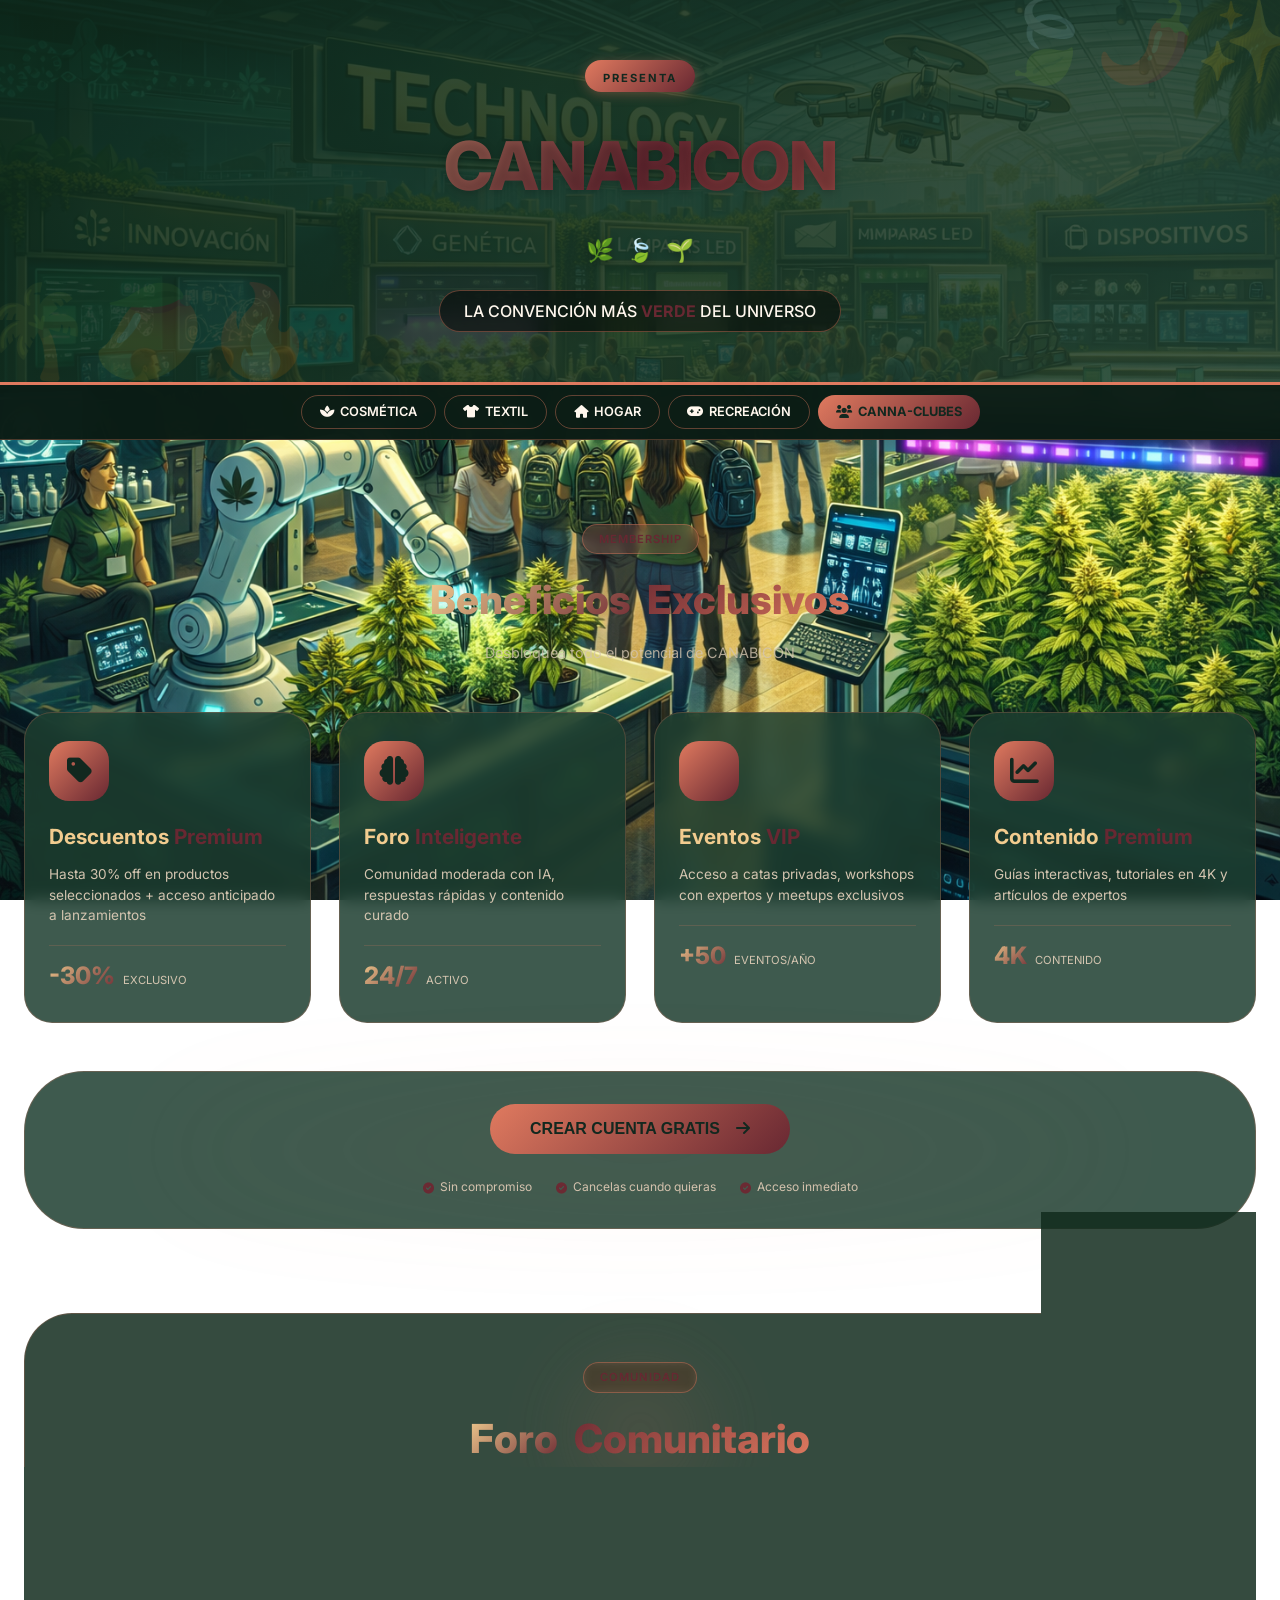
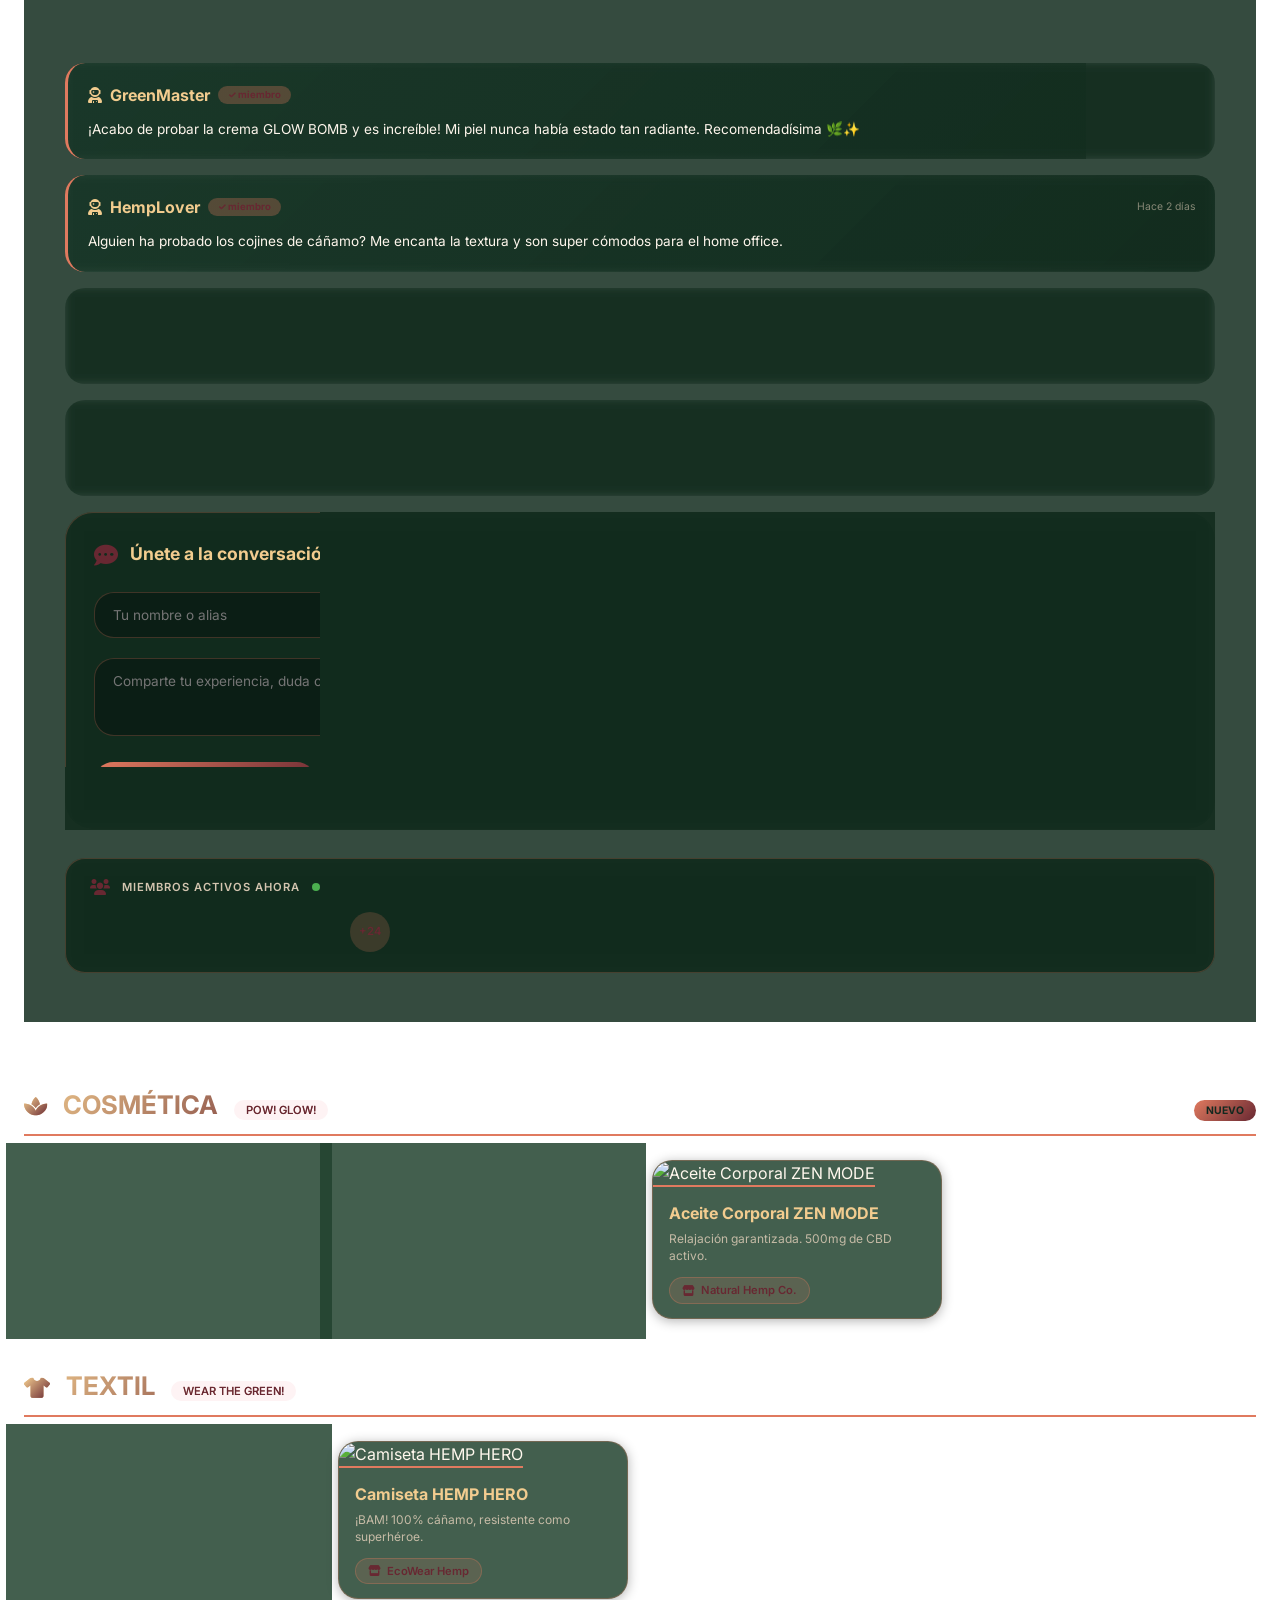
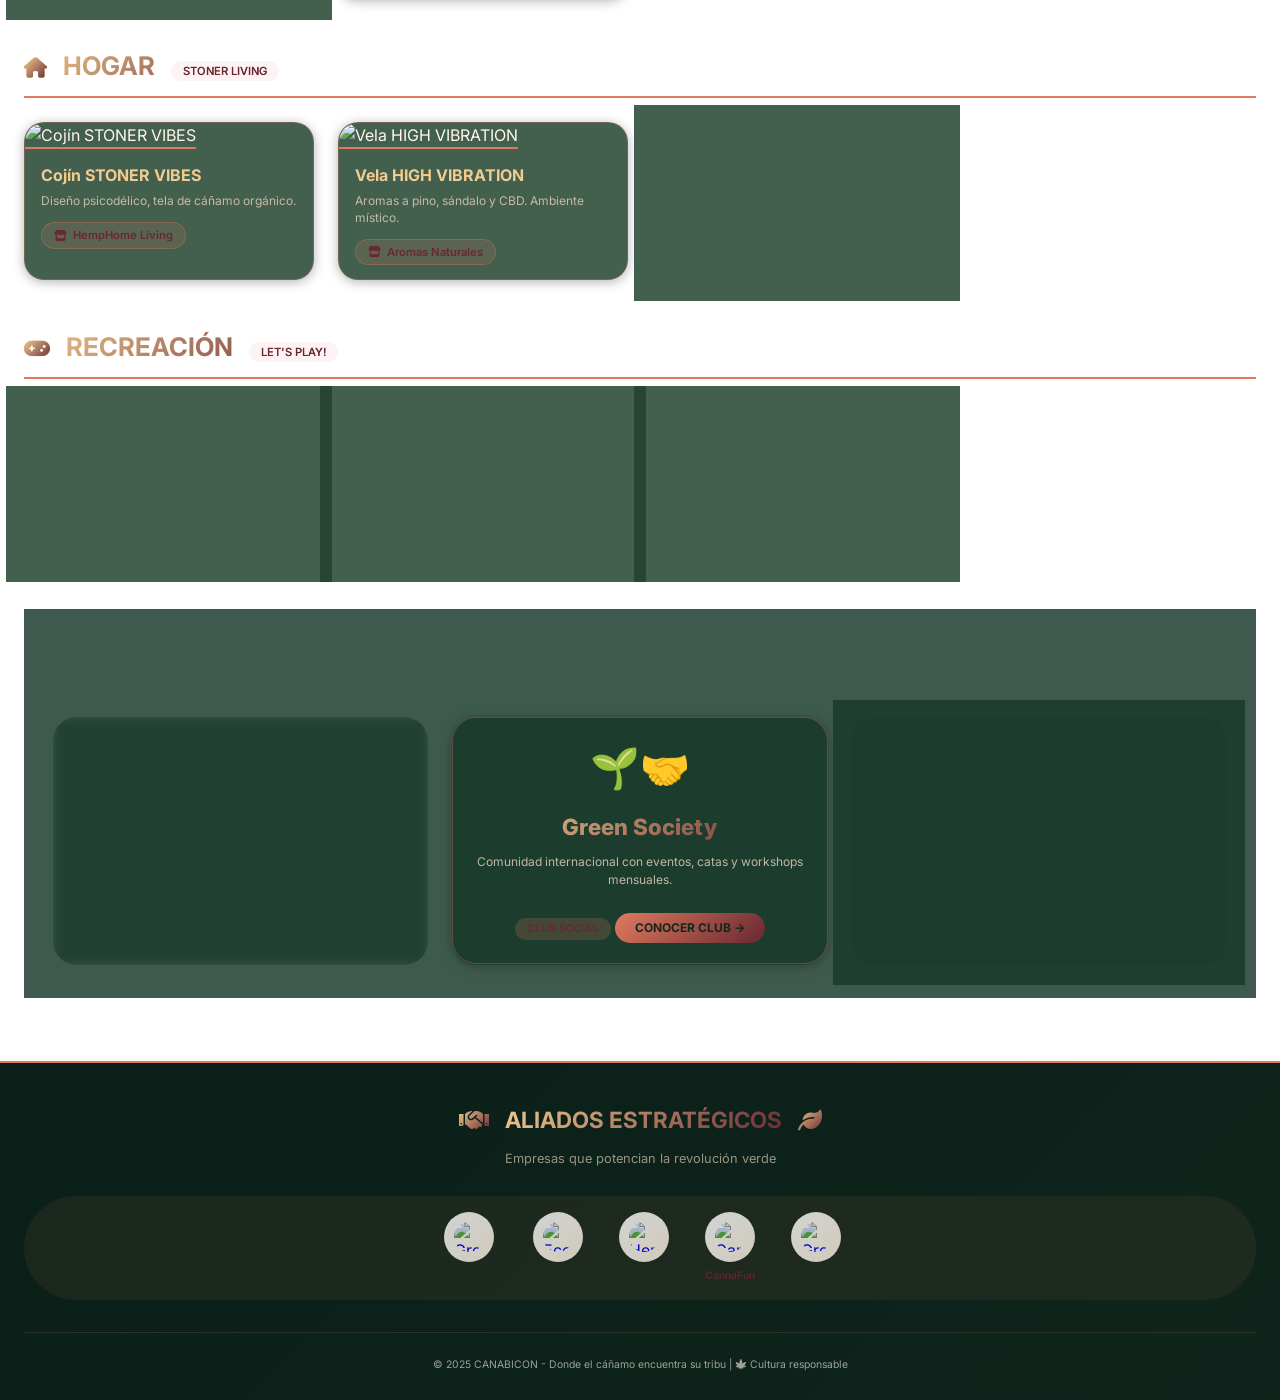
==== index.html @ 3b097c5e "CANABICON - Versión final sin secretos" ====
<!DOCTYPE html>
<html lang="es">
<head>
    <meta charset="UTF-8">
    <meta name="viewport" content="width=device-width, initial-scale=1.0, user-scalable=yes">
    <title>CANABICON - La convención del cáñamo</title>
    <link rel="preconnect" href="https://fonts.googleapis.com">
    <link rel="preconnect" href="https://fonts.gstatic.com" crossorigin>
    <link href="https://fonts.googleapis.com/css2?family=Bangers&family=Inter:opsz,wght@14..32,400;14..32,600;14..32,700;14..32,800&family=Comic+Neue:wght@400;700&display=swap" rel="stylesheet">
    <link rel="stylesheet" href="https://cdnjs.cloudflare.com/ajax/libs/font-awesome/6.0.0-beta3/css/all.min.css">
    <link rel="stylesheet" href="css/styles.css">
</head>
<body>

    <!-- ========== HEADER ========== -->
    <header class="main-header">
        <div class="container">
            <div class="header-badge">
                <span class="badge-text">PRESENTA</span>
            </div>
            <h1 class="site-title">CANABICON</h1>
            <div class="title-underline">
                <span class="leaf-icon">🌿</span>
                <span class="leaf-icon">🍃</span>
                <span class="leaf-icon">🌱</span>
            </div>
            <p class="tagline">LA CONVENCIÓN MÁS <span class="highlight">VERDE</span> DEL UNIVERSO</p>
            <div class="comic-boom">💥🌿💨</div>
        </div>
    </header>

    <!-- ========== NAVEGACIÓN ========== -->
    <div class="comic-nav">
        <div class="container">
            <div class="nav-buttons">
                <a href="#cosmetica" class="nav-btn"><i class="fas fa-spa"></i> COSMÉTICA</a>
                <a href="#textil" class="nav-btn"><i class="fas fa-tshirt"></i> TEXTIL</a>
                <a href="#hogar" class="nav-btn"><i class="fas fa-home"></i> HOGAR</a>
                <a href="#entretenimiento" class="nav-btn"><i class="fas fa-gamepad"></i> RECREACIÓN</a>
                <a href="#clubes" class="nav-btn club-btn"><i class="fas fa-users"></i> CANNA-CLUBES</a>
            </div>
        </div>
    </div>

    <!-- ========== MAIN CONTENT ========== -->
    <main class="main-content">
        <div class="container">

            <!-- SECCIÓN BENEFICIOS FUTURISTA -->
            <section class="benefits-futuristic">
                <div class="section-header-modern">
                    <div class="header-glow"></div>
                    <span class="section-badge">MEMBERSHIP</span>
                    <h2 class="section-title-futuristic">
                        <span class="title-gradient">Beneficios</span>
                        <span class="title-highlight">Exclusivos</span>
                    </h2>
                    <p class="section-subtitle">Desbloquea todo el potencial de CANABICON</p>
                </div>
                
                <div class="benefits-grid-futuristic">
                    <div class="benefit-card-futuristic" data-delay="0">
                        <div class="card-glow"></div>
                        <div class="card-icon">
                            <i class="fas fa-tag"></i>
                        </div>
                        <h3>Descuentos <span>Premium</span></h3>
                        <p>Hasta 30% off en productos seleccionados + acceso anticipado a lanzamientos</p>
                        <div class="card-stats">
                            <span class="stat-value">-30%</span>
                            <span class="stat-label">exclusivo</span>
                        </div>
                    </div>
                    
                    <div class="benefit-card-futuristic" data-delay="1">
                        <div class="card-glow"></div>
                        <div class="card-icon">
                            <i class="fas fa-brain"></i>
                        </div>
                        <h3>Foro <span>Inteligente</span></h3>
                        <p>Comunidad moderada con IA, respuestas rápidas y contenido curado</p>
                        <div class="card-stats">
                            <span class="stat-value">24/7</span>
                            <span class="stat-label">activo</span>
                        </div>
                    </div>
                    
                    <div class="benefit-card-futuristic" data-delay="2">
                        <div class="card-glow"></div>
                        <div class="card-icon">
                            <i class="fas fa-calendar-star"></i>
                        </div>
                        <h3>Eventos <span>VIP</span></h3>
                        <p>Acceso a catas privadas, workshops con expertos y meetups exclusivos</p>
                        <div class="card-stats">
                            <span class="stat-value">+50</span>
                            <span class="stat-label">eventos/año</span>
                        </div>
                    </div>
                    
                    <div class="benefit-card-futuristic" data-delay="3">
                        <div class="card-glow"></div>
                        <div class="card-icon">
                            <i class="fas fa-chart-line"></i>
                        </div>
                        <h3>Contenido <span>Premium</span></h3>
                        <p>Guías interactivas, tutoriales en 4K y artículos de expertos</p>
                        <div class="card-stats">
                            <span class="stat-value">4K</span>
                            <span class="stat-label">contenido</span>
                        </div>
                    </div>
                </div>
                
                <div class="register-cta-futuristic">
                    <div class="cta-glow"></div>
                    <button id="registerBtnFuturistic" class="register-btn-futuristic">
                        <span class="btn-text">CREAR CUENTA GRATIS</span>
                        <span class="btn-icon"><i class="fas fa-arrow-right"></i></span>
                    </button>
                    <div class="cta-benefits">
                        <span><i class="fas fa-check-circle"></i> Sin compromiso</span>
                        <span><i class="fas fa-check-circle"></i> Cancelas cuando quieras</span>
                        <span><i class="fas fa-check-circle"></i> Acceso inmediato</span>
                    </div>
                </div>
            </section>

            <!-- SECCIÓN FORO FUTURISTA -->
            <section class="forum-futuristic">
                <div class="section-header-modern">
                    <div class="header-glow"></div>
                    <span class="section-badge">COMUNIDAD</span>
                    <h2 class="section-title-futuristic">
                        <span class="title-gradient">Foro</span>
                        <span class="title-highlight">Comunitario</span>
                    </h2>
                    <p class="section-subtitle">Conecta, aprende y comparte con la tribu cannábica</p>
                </div>
                
                <div class="forum-stats">
                    <div class="stat-item">
                        <span class="stat-number" id="messageCount">0</span>
                        <span class="stat-label">mensajes</span>
                    </div>
                    <div class="stat-item">
                        <span class="stat-number">+250</span>
                        <span class="stat-label">miembros</span>
                    </div>
                    <div class="stat-item">
                        <span class="stat-number">24/7</span>
                        <span class="stat-label">activo</span>
                    </div>
                </div>
                
                <!-- Área de mensajes -->
                <div class="forum-messages-futuristic" id="forumMessagesFuturistic">
                    <div class="forum-loading-futuristic">
                        <div class="loading-spinner"></div>
                        <span>Cargando comunidad...</span>
                    </div>
                </div>
                
                <!-- Formulario nuevo mensaje -->
                <div class="forum-form-futuristic">
                    <div class="form-header">
                        <i class="fas fa-comment-dots"></i>
                        <h3>Únete a la conversación</h3>
                    </div>
                    <div class="form-group">
                        <input type="text" id="forumNameFuturistic" placeholder="Tu nombre o alias" class="forum-input-futuristic">
                        <div class="input-focus-glow"></div>
                    </div>
                    <div class="form-group">
                        <textarea id="forumMessageFuturistic" rows="3" placeholder="Comparte tu experiencia, duda o consejo..." class="forum-textarea-futuristic"></textarea>
                        <div class="textarea-focus-glow"></div>
                    </div>
                    <div class="form-actions">
                        <button id="postMessageBtnFuturistic" class="forum-submit-futuristic">
                            <span>PUBLICAR MENSAJE</span>
                            <i class="fas fa-paper-plane"></i>
                        </button>
                        <div class="form-note">
                            <i class="fas fa-shield-alt"></i> Comunidad respetuosa | Contenido moderado
                        </div>
                    </div>
                </div>
                
                <!-- Miembros activos -->
                <div class="active-members-futuristic">
                    <div class="members-header">
                        <i class="fas fa-users"></i>
                        <span>MIEMBROS ACTIVOS AHORA</span>
                        <div class="live-dot"></div>
                    </div>
                    <div class="members-avatars">
                        <div class="avatar" data-tooltip="GreenMaster">🌿</div>
                        <div class="avatar" data-tooltip="HempLover">🍃</div>
                        <div class="avatar" data-tooltip="CannaExplorer">🌱</div>
                        <div class="avatar" data-tooltip="TerpeneHunter">💨</div>
                        <div class="avatar" data-tooltip="CBD_Warrior">⚡</div>
                        <div class="avatar-more">+24</div>
                    </div>
                </div>
            </section>

            <!-- SECCIÓN COSMÉTICA -->
            <section id="cosmetica" class="category-section" data-category="cosmetica">
                <div class="section-header">
                    <h2 class="category-title"><i class="fas fa-spa"></i> COSMÉTICA <span class="subtitle-comic">POW! GLOW!</span></h2>
                    <div class="comic-badge">NUEVO</div>
                </div>
                <div class="products-grid" id="grid-cosmetica"></div>
            </section>

            <!-- SECCIÓN TEXTIL -->
            <section id="textil" class="category-section" data-category="textil">
                <div class="section-header">
                    <h2 class="category-title"><i class="fas fa-tshirt"></i> TEXTIL <span class="subtitle-comic">WEAR THE GREEN!</span></h2>
                </div>
                <div class="products-grid" id="grid-textil"></div>
            </section>

            <!-- SECCIÓN HOGAR -->
            <section id="hogar" class="category-section" data-category="hogar">
                <div class="section-header">
                    <h2 class="category-title"><i class="fas fa-home"></i> HOGAR <span class="subtitle-comic">STONER LIVING</span></h2>
                </div>
                <div class="products-grid" id="grid-hogar"></div>
            </section>

            <!-- SECCIÓN RECREACIÓN -->
            <section id="entretenimiento" class="category-section" data-category="entretenimiento">
                <div class="section-header">
                    <h2 class="category-title"><i class="fas fa-gamepad"></i> RECREACIÓN <span class="subtitle-comic">LET'S PLAY!</span></h2>
                </div>
                <div class="products-grid" id="grid-entretenimiento"></div>
            </section>

            <!-- SECCIÓN CANNA-CLUBES -->
            <section id="clubes" class="category-section clubes-section">
                <div class="section-header">
                    <h2 class="category-title"><i class="fas fa-users"></i> CANNA-CLUBES <span class="subtitle-comic">JOIN THE TRIBE!</span></h2>
                    <div class="comic-badge">+ CLUBES</div>
                </div>
                <div class="clubes-grid" id="clubesGrid"></div>
            </section>

        </div>
    </main>

    <!-- ========== FOOTER ========== -->
    <footer class="main-footer">
        <div class="container">
            <div class="partners-banner">
                <div class="partners-header">
                    <i class="fas fa-handshake"></i>
                    <h3 class="partners-title">ALIADOS ESTRATÉGICOS</h3>
                    <i class="fas fa-leaf"></i>
                </div>
                <p class="partners-subtitle">Empresas que potencian la revolución verde</p>
                <div class="partners-grid" id="partnersGrid"></div>
                <div class="footer-legal">
                    <p>© 2025 CANABICON - Donde el cáñamo encuentra su tribu | <i class="fas fa-cannabis"></i> Cultura responsable</p>
                </div>
            </div>
        </div>
    </footer>

    <script src="js/main.js"></script>
</body>
</html>
---- css/styles.css ----
/* ========== VARIABLES TROPICAL INTENSO ========== */
:root {
    --terracotta: #e07a5f;
    --papaya: #682832;
    --mango-maduro: #f2cc8f;
    --emerald-green: #3d6b4f;
    --jungle: #2a4635;
    --dark-bg: #12281f;
    --card-bg: #23442f;
    --text-light: #fff7ed;
    --text-warm: #d4c5b0;
    --glow-terracotta: rgba(224, 122, 95, 0.35);
    --glow-papaya: rgba(244, 172, 183, 0.25);
    --shadow-intense: 0 8px 24px rgba(0, 0, 0, 0.5);
    --border-radius-card: 20px;
    --transition: all 0.25s ease;
}

/* ========== VARIABLES FUTURISTAS ========== */
:root {
    --glow-primary: rgba(224, 122, 95, 0.6);
    --glow-secondary: rgba(244, 172, 183, 0.4);
    --glass-bg: rgba(29, 62, 47, 0.4);
    --glass-border: rgba(224, 122, 95, 0.25);
    --transition-smooth: all 0.4s cubic-bezier(0.2, 0.9, 0.4, 1.1);
}

* {
    margin: 0;
    padding: 0;
    box-sizing: border-box;
}

body {
    font-family: 'Inter', sans-serif;
    background: url('../assets/images/fondo-completo.png');
    background-size: cover;
    background-position: center center;
    background-repeat: no-repeat;
    background-attachment: fixed;
    color: var(--text-light);
    line-height: 1.5;
}

.container {
    max-width: 1280px;
    margin: 0 auto;
    padding: 0 24px;
}

/* ========== HEADER ========== */
.main-header {
    position: relative;
    padding: 60px 0 50px;
    text-align: center;
    background: linear-gradient(135deg, rgba(13, 40, 24, 0.88) 0%, rgba(30, 58, 42, 0.85) 100%), url('../assets/images/Fondo.png');
    background-size: cover;
    background-position: center 30%;
    background-repeat: no-repeat;
    border-bottom: 3px solid var(--terracotta);
    overflow: hidden;
}

.main-header::before {
    content: "🌴🥭🔥";
    position: absolute;
    bottom: -15px;
    left: -20px;
    font-size: 90px;
    opacity: 0.12;
    pointer-events: none;
}

.main-header::after {
    content: "🍃🌶️✨";
    position: absolute;
    top: -20px;
    right: -15px;
    font-size: 80px;
    opacity: 0.12;
    pointer-events: none;
}

.main-header .container {
    position: relative;
    z-index: 2;
}

.header-badge {
    background: linear-gradient(135deg, var(--terracotta), var(--papaya));
    display: inline-block;
    padding: 4px 18px;
    border-radius: 40px;
    margin-bottom: 24px;
    box-shadow: 0 2px 12px var(--glow-terracotta);
}

.badge-text {
    font-size: 0.7rem;
    font-weight: 700;
    letter-spacing: 2px;
    text-transform: uppercase;
    color: var(--dark-bg);
}

.site-title {
    font-size: 4.2rem;
    font-weight: 800;
    letter-spacing: -0.02em;
    margin-bottom: 16px;
    background: linear-gradient(135deg, var(--mango-maduro), var(--papaya), var(--terracotta));
    -webkit-background-clip: text;
    background-clip: text;
    color: transparent;
    text-shadow: 0 2px 8px rgba(0, 0, 0, 0.2);
}

.title-underline {
    display: flex;
    justify-content: center;
    gap: 12px;
    margin-bottom: 24px;
}

.leaf-icon {
    font-size: 1.4rem;
    filter: drop-shadow(0 2px 4px rgba(0,0,0,0.3));
    animation: float 3s ease-in-out infinite;
}

.leaf-icon:nth-child(1) { animation-delay: 0s; color: var(--emerald-green); }
.leaf-icon:nth-child(2) { animation-delay: 0.3s; color: var(--mango-maduro); }
.leaf-icon:nth-child(3) { animation-delay: 0.6s; color: var(--papaya); }

@keyframes float {
    0%, 100% { transform: translateY(0px); }
    50% { transform: translateY(-8px); }
}

.tagline {
    font-size: 1rem;
    font-weight: 500;
    background: rgba(0, 0, 0, 0.5);
    backdrop-filter: blur(10px);
    display: inline-block;
    padding: 8px 24px;
    border-radius: 50px;
    border: 1px solid rgba(224, 122, 95, 0.4);
}

.tagline .highlight {
    color: var(--papaya);
    font-weight: 700;
}

.comic-boom {
    display: none;
}

/* ========== NAVEGACIÓN ========== */
.comic-nav {
    background: rgba(11, 28, 21, 0.98);
    backdrop-filter: blur(12px);
    padding: 10px 0;
    border-bottom: 1px solid rgba(224, 122, 95, 0.3);
    position: sticky;
    top: 0;
    z-index: 100;
}

.nav-buttons {
    display: flex;
    flex-wrap: wrap;
    justify-content: center;
    gap: 8px;
}

.nav-btn {
    font-weight: 600;
    font-size: 0.8rem;
    background: transparent;
    color: var(--text-light);
    padding: 6px 18px;
    border-radius: 40px;
    text-decoration: none;
    transition: var(--transition);
    display: inline-flex;
    align-items: center;
    gap: 6px;
    border: 1px solid rgba(224, 122, 95, 0.4);
}

.nav-btn:hover {
    background: linear-gradient(135deg, var(--emerald-green), var(--terracotta));
    border-color: var(--papaya);
    transform: translateY(-2px);
    box-shadow: 0 2px 10px var(--glow-terracotta);
}

.nav-btn.club-btn {
    background: linear-gradient(135deg, var(--terracotta), var(--papaya));
    border: none;
    color: var(--dark-bg);
    font-weight: 700;
}

.nav-btn.club-btn:hover {
    transform: translateY(-2px);
    box-shadow: 0 2px 12px var(--glow-terracotta);
    filter: brightness(1.05);
}

/* ========== SECCIONES GENERALES ========== */
.category-section {
    margin: 48px 0;
}

.section-header {
    display: flex;
    align-items: baseline;
    justify-content: space-between;
    flex-wrap: wrap;
    margin-bottom: 24px;
    padding-bottom: 10px;
    border-bottom: 2px solid var(--terracotta);
}

.category-title {
    font-size: 1.6rem;
    font-weight: 700;
    background: linear-gradient(135deg, var(--mango-maduro), var(--papaya));
    -webkit-background-clip: text;
    background-clip: text;
    color: transparent;
}

.category-title i {
    margin-right: 10px;
    font-size: 1.3rem;
    background: linear-gradient(135deg, var(--mango-maduro), var(--papaya));
    -webkit-background-clip: text;
    background-clip: text;
    color: transparent;
}

.subtitle-comic {
    font-size: 0.7rem;
    font-weight: 500;
    color: var(--papaya);
    background: rgba(244, 172, 183, 0.15);
    padding: 3px 12px;
    border-radius: 30px;
    margin-left: 10px;
}

.comic-badge {
    background: linear-gradient(135deg, var(--terracotta), var(--papaya));
    color: var(--dark-bg);
    font-size: 0.65rem;
    font-weight: 700;
    padding: 3px 12px;
    border-radius: 30px;
}

/* ========== GRID DE PRODUCTOS ========== */
.products-grid {
    display: grid;
    grid-template-columns: repeat(auto-fill, minmax(260px, 1fr));
    gap: 24px;
}

.product-card {
    background: rgba(35, 68, 47, 0.85);
    backdrop-filter: blur(8px);
    border-radius: var(--border-radius-card);
    overflow: hidden;
    text-decoration: none;
    color: var(--text-light);
    transition: var(--transition);
    border: 1px solid rgba(224, 122, 95, 0.3);
    box-shadow: 0 2px 12px rgba(0, 0, 0, 0.3);
    display: block;
    cursor: pointer;
}

.product-card:hover {
    transform: translateY(-4px);
    border-color: var(--papaya);
    box-shadow: 0 8px 20px rgba(0, 0, 0, 0.4), 0 0 12px var(--glow-papaya);
}

.card-image {
    width: 100%;
    height: 170px;
    object-fit: cover;
    border-bottom: 2px solid var(--terracotta);
}

.card-content {
    padding: 14px 16px;
}

.card-title {
    font-size: 1rem;
    font-weight: 700;
    color: var(--mango-maduro);
    margin-bottom: 6px;
}

.card-description {
    font-size: 0.75rem;
    color: var(--text-warm);
    margin-bottom: 12px;
    line-height: 1.4;
    opacity: 0.9;
}

.card-store {
    display: inline-flex;
    align-items: center;
    gap: 6px;
    font-size: 0.7rem;
    font-weight: 600;
    background: rgba(224, 122, 95, 0.15);
    color: var(--papaya);
    padding: 4px 12px;
    border-radius: 30px;
    transition: var(--transition);
    border: 1px solid rgba(224, 122, 95, 0.3);
}

.product-card:hover .card-store {
    background: linear-gradient(135deg, var(--terracotta), var(--papaya));
    color: var(--dark-bg);
    border-color: var(--mango-maduro);
}

/* ========== CLUBES SECTION ========== */
.clubes-section {
    background: rgba(29, 62, 47, 0.85);
    backdrop-filter: blur(8px);
    border-radius: 28px;
    padding: 32px 28px;
    margin: 48px 0;
    border: 1px solid rgba(224, 122, 95, 0.3);
}

.clubes-grid {
    display: grid;
    grid-template-columns: repeat(auto-fit, minmax(300px, 1fr));
    gap: 24px;
    margin-top: 24px;
}

.club-card {
    background: rgba(29, 62, 47, 0.95);
    backdrop-filter: blur(4px);
    border-radius: 24px;
    padding: 20px 20px;
    text-align: center;
    text-decoration: none;
    color: var(--text-light);
    border: 1px solid rgba(224, 122, 95, 0.3);
    transition: var(--transition);
    box-shadow: 0 2px 12px rgba(0, 0, 0, 0.3);
    display: block;
}

.club-card:hover {
    transform: translateY(-4px);
    border-color: var(--papaya);
    box-shadow: 0 8px 20px rgba(0, 0, 0, 0.4);
}

.club-icon {
    font-size: 2.5rem;
    margin-bottom: 12px;
}

.club-name {
    font-size: 1.4rem;
    font-weight: 800;
    background: linear-gradient(135deg, var(--mango-maduro), var(--papaya));
    -webkit-background-clip: text;
    background-clip: text;
    color: transparent;
    margin-bottom: 8px;
}

.club-description {
    font-size: 0.75rem;
    margin: 10px 0;
    line-height: 1.5;
    color: var(--text-warm);
    opacity: 0.9;
}

.club-tag {
    display: inline-block;
    background: rgba(224, 122, 95, 0.2);
    padding: 3px 12px;
    border-radius: 30px;
    font-size: 0.65rem;
    font-weight: 600;
    color: var(--papaya);
}

.club-btn-action {
    display: inline-block;
    margin-top: 14px;
    background: linear-gradient(135deg, var(--terracotta), var(--papaya));
    color: var(--dark-bg);
    padding: 6px 20px;
    border-radius: 40px;
    font-size: 0.75rem;
    font-weight: 700;
    transition: var(--transition);
}

.club-card:hover .club-btn-action {
    background: linear-gradient(135deg, var(--papaya), var(--mango-maduro));
    transform: scale(1.02);
    box-shadow: 0 2px 10px var(--glow-papaya);
}

/* CURURU destacado */
.club-card:first-child {
    border-left: 3px solid var(--papaya);
    background: linear-gradient(135deg, rgba(30, 58, 42, 0.95), rgba(29, 62, 47, 0.9));
}

/* ========== FOOTER ========== */
.main-footer {
    background: linear-gradient(135deg, #0a1f18, #0f241b);
    margin-top: 64px;
    padding: 40px 0 28px;
    border-top: 2px solid var(--terracotta);
}

.partners-banner {
    text-align: center;
}

.partners-header {
    display: flex;
    justify-content: center;
    align-items: center;
    gap: 16px;
    margin-bottom: 12px;
}

.partners-header i {
    font-size: 1.5rem;
    background: linear-gradient(135deg, var(--mango-maduro), var(--papaya));
    -webkit-background-clip: text;
    background-clip: text;
    color: transparent;
}

.partners-title {
    font-size: 1.4rem;
    font-weight: 700;
    background: linear-gradient(135deg, var(--mango-maduro), var(--papaya));
    -webkit-background-clip: text;
    background-clip: text;
    color: transparent;
}

.partners-subtitle {
    font-size: 0.8rem;
    opacity: 0.7;
    margin-bottom: 28px;
    color: var(--text-warm);
}

.partners-grid {
    display: flex;
    flex-wrap: wrap;
    justify-content: center;
    align-items: center;
    gap: 32px;
    margin-bottom: 32px;
    padding: 16px 28px;
    background: rgba(224, 122, 95, 0.08);
    border-radius: 60px;
}

.partner-item {
    display: flex;
    flex-direction: column;
    align-items: center;
    gap: 6px;
    text-decoration: none;
    transition: var(--transition);
    opacity: 0.8;
}

.partner-item:hover {
    opacity: 1;
    transform: translateY(-3px);
}

.partner-logo {
    width: 50px;
    height: 50px;
    object-fit: contain;
    background: linear-gradient(135deg, #fff, #fef3e2);
    border-radius: 50%;
    padding: 10px;
}

.partner-name {
    font-size: 0.65rem;
    font-weight: 600;
    color: var(--papaya);
}

.footer-legal {
    font-size: 0.65rem;
    text-align: center;
    border-top: 1px solid rgba(224, 122, 95, 0.3);
    padding-top: 24px;
    margin-top: 24px;
    opacity: 0.6;
}

/* ========== SECCIÓN FUTURISTA ========== */
.section-header-modern {
    text-align: center;
    margin-bottom: 48px;
    position: relative;
}

.header-glow {
    position: absolute;
    top: 50%;
    left: 50%;
    transform: translate(-50%, -50%);
    width: 200px;
    height: 200px;
    background: radial-gradient(circle, var(--glow-primary) 0%, transparent 70%);
    opacity: 0.3;
    filter: blur(40px);
    pointer-events: none;
}

.section-badge {
    display: inline-block;
    padding: 6px 16px;
    background: rgba(224, 122, 95, 0.2);
    border: 1px solid rgba(224, 122, 95, 0.4);
    border-radius: 40px;
    font-size: 0.7rem;
    font-weight: 600;
    letter-spacing: 1px;
    color: var(--papaya);
    margin-bottom: 16px;
    backdrop-filter: blur(4px);
}

.section-title-futuristic {
    font-size: 2.5rem;
    font-weight: 800;
    margin-bottom: 12px;
}

.title-gradient {
    background: linear-gradient(135deg, var(--mango-maduro), var(--papaya));
    -webkit-background-clip: text;
    background-clip: text;
    color: transparent;
}

.title-highlight {
    background: linear-gradient(135deg, var(--papaya), var(--terracotta));
    -webkit-background-clip: text;
    background-clip: text;
    color: transparent;
    margin-left: 8px;
}

.section-subtitle {
    font-size: 0.9rem;
    color: var(--text-warm);
    opacity: 0.8;
}

/* ========== BENEFICIOS FUTURISTAS ========== */
.benefits-futuristic {
    margin: 64px 0;
    padding: 20px 0;
}

.benefits-grid-futuristic {
    display: grid;
    grid-template-columns: repeat(auto-fit, minmax(260px, 1fr));
    gap: 28px;
    margin-bottom: 48px;
}

.benefit-card-futuristic {
    position: relative;
    background: rgba(29, 62, 47, 0.85);
    backdrop-filter: blur(8px);
    border-radius: 28px;
    padding: 28px 24px;
    border: 1px solid var(--glass-border);
    transition: var(--transition-smooth);
    overflow: hidden;
    cursor: pointer;
}

.benefit-card-futuristic:hover {
    transform: translateY(-8px);
    border-color: var(--terracotta);
    box-shadow: 0 20px 40px rgba(0, 0, 0, 0.3), 0 0 20px var(--glow-primary);
}

.card-glow {
    position: absolute;
    top: 0;
    left: 0;
    width: 100%;
    height: 100%;
    background: radial-gradient(circle at 30% 20%, var(--glow-primary), transparent 70%);
    opacity: 0;
    transition: var(--transition-smooth);
    pointer-events: none;
}

.benefit-card-futuristic:hover .card-glow {
    opacity: 0.15;
}

.card-icon {
    width: 60px;
    height: 60px;
    background: linear-gradient(135deg, var(--terracotta), var(--papaya));
    border-radius: 20px;
    display: flex;
    align-items: center;
    justify-content: center;
    margin-bottom: 20px;
}

.card-icon i {
    font-size: 1.8rem;
    color: var(--dark-bg);
}

.benefit-card-futuristic h3 {
    font-size: 1.3rem;
    font-weight: 700;
    margin-bottom: 12px;
    color: var(--mango-maduro);
}

.benefit-card-futuristic h3 span {
    color: var(--papaya);
}

.benefit-card-futuristic p {
    font-size: 0.85rem;
    color: var(--text-warm);
    line-height: 1.5;
    margin-bottom: 20px;
}

.card-stats {
    display: flex;
    align-items: baseline;
    gap: 8px;
    padding-top: 12px;
    border-top: 1px solid rgba(224, 122, 95, 0.2);
}

.stat-value {
    font-size: 1.5rem;
    font-weight: 800;
    background: linear-gradient(135deg, var(--mango-maduro), var(--papaya));
    -webkit-background-clip: text;
    background-clip: text;
    color: transparent;
}

.stat-label {
    font-size: 0.7rem;
    color: var(--text-warm);
    text-transform: uppercase;
}

/* CTA Futurista */
.register-cta-futuristic {
    text-align: center;
    position: relative;
    padding: 32px;
    background: rgba(29, 62, 47, 0.85);
    backdrop-filter: blur(8px);
    border-radius: 60px;
    border: 1px solid var(--glass-border);
}

.cta-glow {
    position: absolute;
    top: 50%;
    left: 50%;
    transform: translate(-50%, -50%);
    width: 80%;
    height: 100%;
    background: radial-gradient(ellipse, var(--glow-primary), transparent);
    opacity: 0.1;
    filter: blur(60px);
    pointer-events: none;
}

.register-btn-futuristic {
    background: linear-gradient(135deg, var(--terracotta), var(--papaya));
    border: none;
    padding: 16px 40px;
    border-radius: 60px;
    font-size: 1rem;
    font-weight: 700;
    color: var(--dark-bg);
    cursor: pointer;
    transition: var(--transition-smooth);
    display: inline-flex;
    align-items: center;
    gap: 16px;
    position: relative;
    overflow: hidden;
}

.register-btn-futuristic:hover {
    transform: scale(1.02);
    box-shadow: 0 8px 32px var(--glow-primary);
}

.btn-icon {
    transition: transform 0.3s ease;
}

.register-btn-futuristic:hover .btn-icon {
    transform: translateX(4px);
}

.cta-benefits {
    display: flex;
    justify-content: center;
    gap: 24px;
    margin-top: 24px;
    flex-wrap: wrap;
}

.cta-benefits span {
    font-size: 0.75rem;
    color: var(--text-warm);
    display: inline-flex;
    align-items: center;
    gap: 6px;
}

.cta-benefits i {
    color: var(--papaya);
    font-size: 0.7rem;
}

/* ========== FORO FUTURISTA ========== */
.forum-futuristic {
    margin: 64px 0;
    background: rgba(18, 44, 30, 0.85);
    backdrop-filter: blur(8px);
    border-radius: 48px;
    padding: 48px 40px;
    border: 1px solid var(--glass-border);
}

.forum-stats {
    display: flex;
    justify-content: center;
    gap: 48px;
    margin-bottom: 40px;
    flex-wrap: wrap;
}

.stat-item {
    text-align: center;
}

.stat-number {
    font-size: 2rem;
    font-weight: 800;
    background: linear-gradient(135deg, var(--mango-maduro), var(--papaya));
    -webkit-background-clip: text;
    background-clip: text;
    color: transparent;
    display: block;
}

.stat-item .stat-label {
    font-size: 0.7rem;
    text-transform: uppercase;
    letter-spacing: 1px;
}

/* Mensajes */
.forum-message-futuristic {
    background: rgba(29, 62, 47, 0.85);
    backdrop-filter: blur(4px);
    border-radius: 20px;
    padding: 20px;
    margin-bottom: 16px;
    border-left: 3px solid var(--terracotta);
    transition: var(--transition-smooth);
}

.forum-message-futuristic {
    background: linear-gradient(135deg, rgba(29, 62, 47, 0.6), rgba(18, 44, 30, 0.7));
    border-radius: 20px;
    padding: 20px;
    margin-bottom: 16px;
    border-left: 3px solid var(--terracotta);
    transition: var(--transition-smooth);
}

.forum-message-futuristic:hover {
    transform: translateX(4px);
    border-left-color: var(--papaya);
}

.message-header-futuristic {
    display: flex;
    justify-content: space-between;
    align-items: center;
    margin-bottom: 12px;
    flex-wrap: wrap;
    gap: 8px;
}

.message-author-futuristic {
    font-weight: 700;
    color: var(--mango-maduro);
    display: flex;
    align-items: center;
    gap: 8px;
}

.message-badge {
    font-size: 0.6rem;
    background: rgba(224, 122, 95, 0.3);
    padding: 2px 10px;
    border-radius: 30px;
    color: var(--papaya);
}

.message-date-futuristic {
    font-size: 0.65rem;
    color: var(--text-warm);
    opacity: 0.6;
}

.message-content-futuristic {
    font-size: 0.85rem;
    color: var(--text-light);
    line-height: 1.5;
}

/* Formulario Futurista */
.forum-form-futuristic {
    background: rgba(18, 44, 30, 0.85);
    backdrop-filter: blur(8px);
    border-radius: 28px;
    padding: 28px;
    margin-bottom: 28px;
    border: 1px solid var(--glass-border);
}

.form-header {
    display: flex;
    align-items: center;
    gap: 12px;
    margin-bottom: 24px;
}

.form-header i {
    font-size: 1.5rem;
    color: var(--papaya);
}

.form-header h3 {
    font-size: 1.1rem;
    color: var(--mango-maduro);
}

.form-group {
    position: relative;
    margin-bottom: 20px;
}

.forum-input-futuristic,
.forum-textarea-futuristic {
    width: 100%;
    padding: 14px 18px;
    background: rgba(11, 28, 21, 0.8);
    border: 1px solid var(--glass-border);
    border-radius: 20px;
    font-family: 'Inter', sans-serif;
    font-size: 0.85rem;
    color: var(--text-light);
    transition: var(--transition-smooth);
}

.forum-input-futuristic:focus,
.forum-textarea-futuristic:focus {
    outline: none;
    border-color: var(--terracotta);
    box-shadow: 0 0 0 3px var(--glow-primary);
}

.input-focus-glow,
.textarea-focus-glow {
    position: absolute;
    bottom: 0;
    left: 0;
    width: 0;
    height: 2px;
    background: linear-gradient(90deg, var(--terracotta), var(--papaya));
    transition: width 0.3s ease;
}

.forum-input-futuristic:focus ~ .input-focus-glow,
.forum-textarea-futuristic:focus ~ .textarea-focus-glow {
    width: 100%;
}

.form-actions {
    display: flex;
    justify-content: space-between;
    align-items: center;
    flex-wrap: wrap;
    gap: 16px;
}

.forum-submit-futuristic {
    background: linear-gradient(135deg, var(--terracotta), var(--papaya));
    border: none;
    padding: 12px 28px;
    border-radius: 40px;
    font-size: 0.85rem;
    font-weight: 700;
    color: var(--dark-bg);
    cursor: pointer;
    transition: var(--transition-smooth);
    display: inline-flex;
    align-items: center;
    gap: 12px;
}

.forum-submit-futuristic:hover {
    transform: translateY(-2px);
    box-shadow: 0 4px 20px var(--glow-primary);
}

.form-note {
    font-size: 0.65rem;
    color: var(--text-warm);
    opacity: 0.6;
    display: flex;
    align-items: center;
    gap: 6px;
}

/* Miembros Activos */
.active-members-futuristic {
    background: rgba(18, 44, 30, 0.85);
    backdrop-filter: blur(8px);
    border-radius: 20px;
    padding: 20px 24px;
    border: 1px solid var(--glass-border);
}

.members-header {
    display: flex;
    align-items: center;
    gap: 12px;
    margin-bottom: 16px;
}

.members-header i {
    color: var(--papaya);
    font-size: 1rem;
}

.members-header span {
    font-size: 0.7rem;
    font-weight: 600;
    letter-spacing: 1px;
    color: var(--text-warm);
}

.live-dot {
    width: 8px;
    height: 8px;
    background: #4caf50;
    border-radius: 50%;
    animation: pulse 1.5s infinite;
}

@keyframes pulse {
    0%, 100% { opacity: 1; transform: scale(1); }
    50% { opacity: 0.5; transform: scale(1.2); }
}

.members-avatars {
    display: flex;
    align-items: center;
    gap: 12px;
    flex-wrap: wrap;
}

.avatar {
    width: 40px;
    height: 40px;
    background: linear-gradient(135deg, var(--terracotta), var(--papaya));
    border-radius: 50%;
    display: flex;
    align-items: center;
    justify-content: center;
    font-size: 1.2rem;
    cursor: pointer;
    transition: var(--transition-smooth);
    position: relative;
}

.avatar:hover {
    transform: translateY(-3px);
    box-shadow: 0 4px 12px var(--glow-primary);
}

.avatar[data-tooltip]:hover::after {
    content: attr(data-tooltip);
    position: absolute;
    bottom: -30px;
    left: 50%;
    transform: translateX(-50%);
    background: var(--dark-bg);
    padding: 4px 10px;
    border-radius: 20px;
    font-size: 0.65rem;
    white-space: nowrap;
    z-index: 10;
    border: 1px solid var(--terracotta);
}

.avatar-more {
    width: 40px;
    height: 40px;
    background: rgba(224, 122, 95, 0.2);
    border-radius: 50%;
    display: flex;
    align-items: center;
    justify-content: center;
    font-size: 0.7rem;
    font-weight: 600;
    color: var(--papaya);
}

/* Loading */
.forum-loading-futuristic {
    display: flex;
    align-items: center;
    justify-content: center;
    gap: 12px;
    padding: 40px;
    color: var(--text-warm);
}

.loading-spinner {
    width: 20px;
    height: 20px;
    border: 2px solid var(--glass-border);
    border-top-color: var(--terracotta);
    border-radius: 50%;
    animation: spin 0.8s linear infinite;
}

@keyframes spin {
    to { transform: rotate(360deg); }
}

/* Empty state */
.empty-forum-futuristic {
    text-align: center;
    padding: 48px;
    color: var(--text-warm);
    opacity: 0.7;
}

.empty-forum-futuristic i {
    font-size: 3rem;
    margin-bottom: 16px;
    opacity: 0.5;
}

/* ========== ANIMACIONES GENERALES ========== */
@keyframes fadeInUp {
    from {
        opacity: 0;
        transform: translateY(20px);
    }
    to {
        opacity: 1;
        transform: translateY(0);
    }
}

.category-section, .product-card, .club-card {
    animation: fadeInUp 0.4s ease forwards;
}

/* ========== RESPONSIVE ========== */
@media (max-width: 768px) {
    .site-title {
        font-size: 2.8rem;
    }
    
    .tagline {
        font-size: 0.85rem;
    }
    
    .category-title {
        font-size: 1.3rem;
    }
    
    .nav-btn {
        padding: 5px 14px;
        font-size: 0.7rem;
    }
    
    .products-grid {
        grid-template-columns: repeat(auto-fill, minmax(220px, 1fr));
        gap: 18px;
    }
    
    .card-image {
        height: 150px;
    }
    
    .card-content {
        padding: 12px;
    }
    
    .card-title {
        font-size: 0.9rem;
    }
    
    .club-name {
        font-size: 1.2rem;
    }
    
    .clubes-section {
        padding: 24px 20px;
    }
    
    .partner-logo {
        width: 45px;
        height: 45px;
    }
    
    /* Futurista responsive */
    .section-title-futuristic {
        font-size: 1.8rem;
    }
    
    .benefits-futuristic,
    .forum-futuristic {
        padding: 20px;
    }
    
    .forum-futuristic {
        padding: 28px 20px;
    }
    
    .benefits-grid-futuristic {
        grid-template-columns: 1fr;
    }
    
    .forum-stats {
        gap: 24px;
    }
    
    .stat-number {
        font-size: 1.5rem;
    }
    
    .form-actions {
        flex-direction: column;
        align-items: stretch;
    }
    
    .forum-submit-futuristic {
        justify-content: center;
    }
    
    .cta-benefits {
        gap: 12px;
    }
}
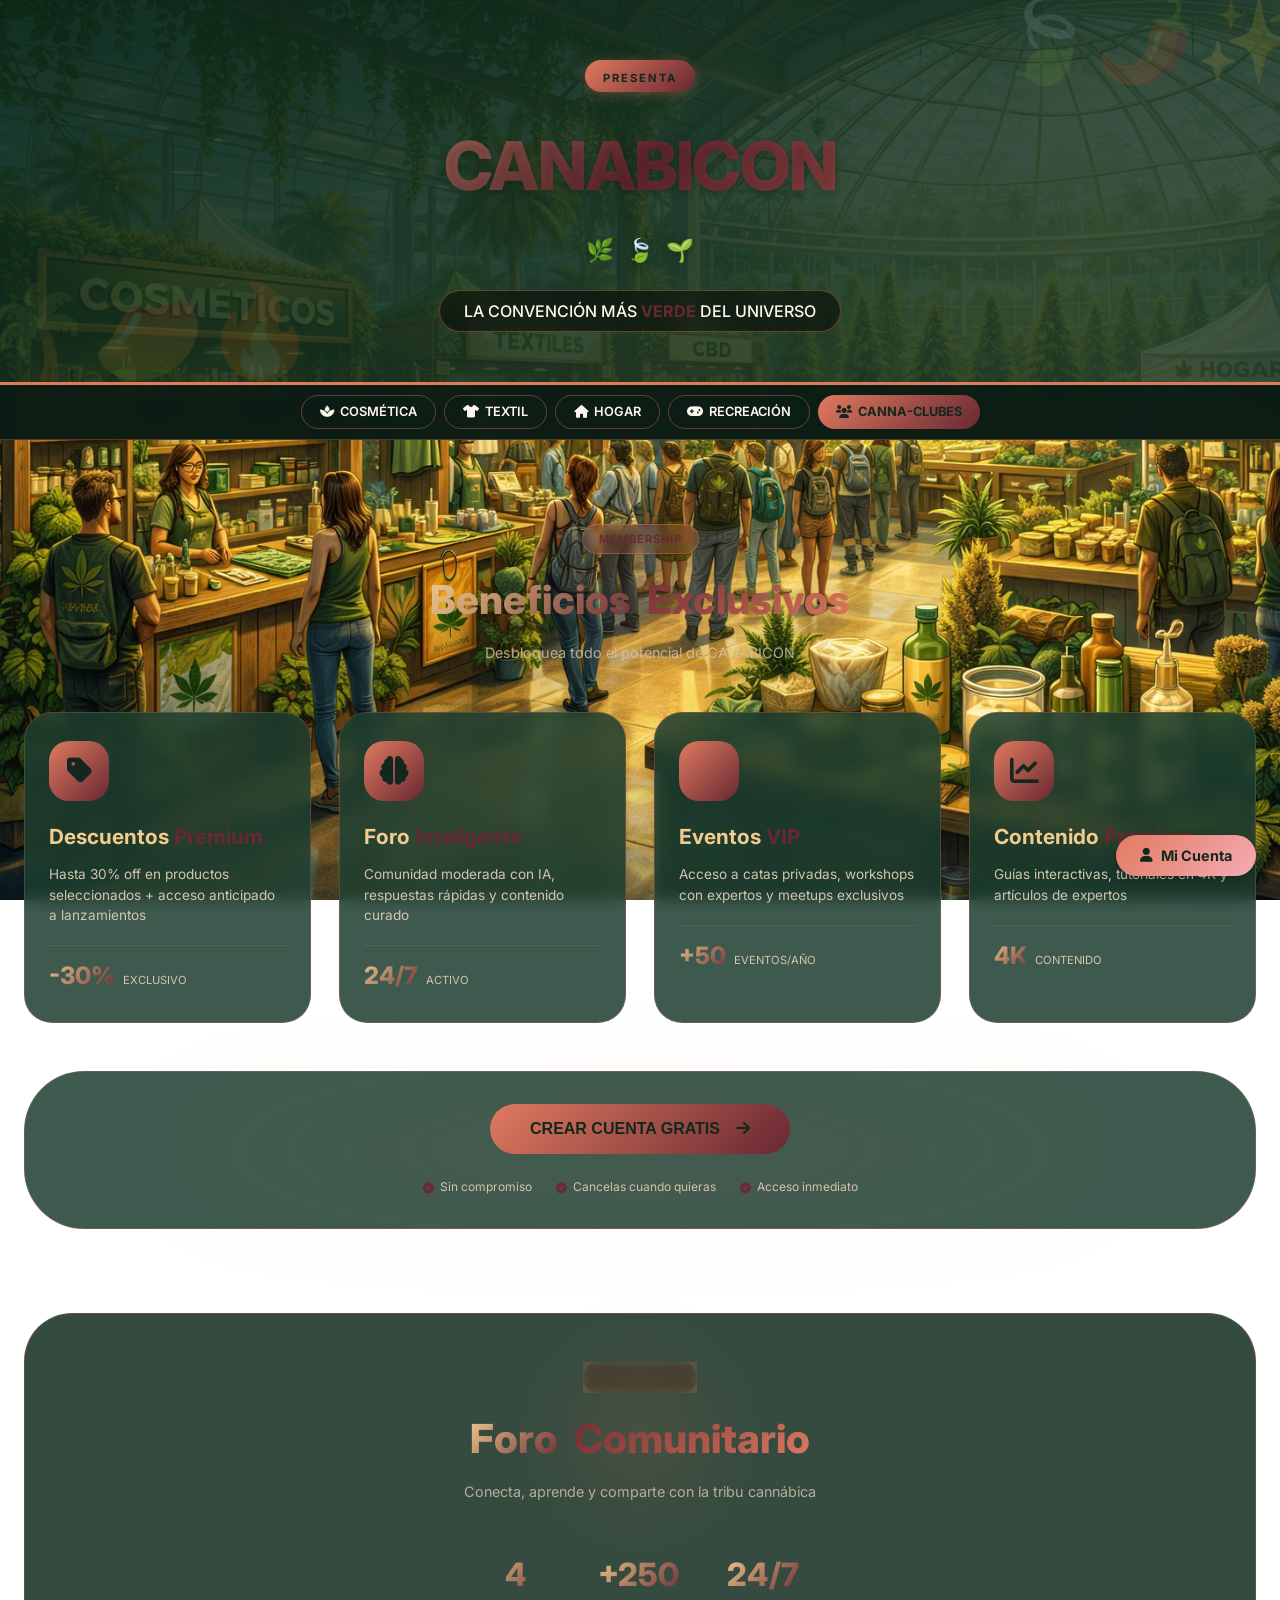
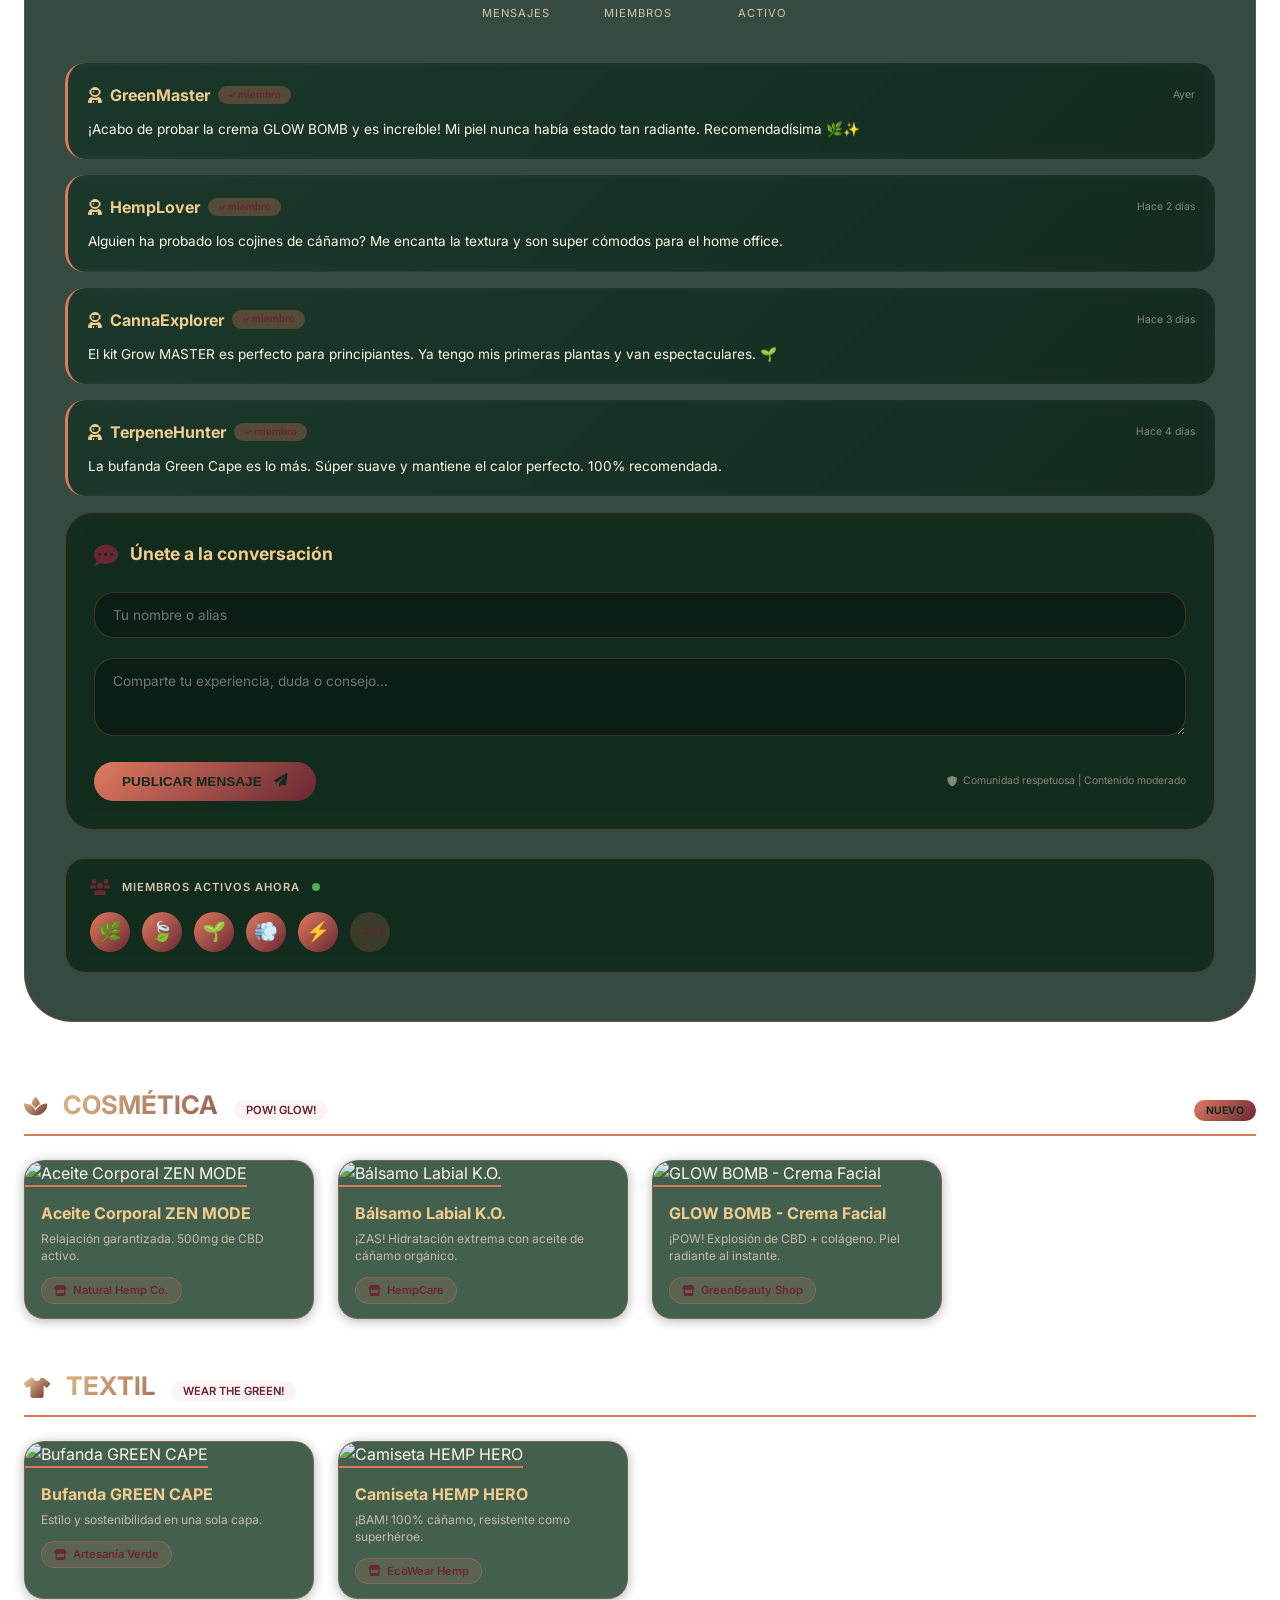
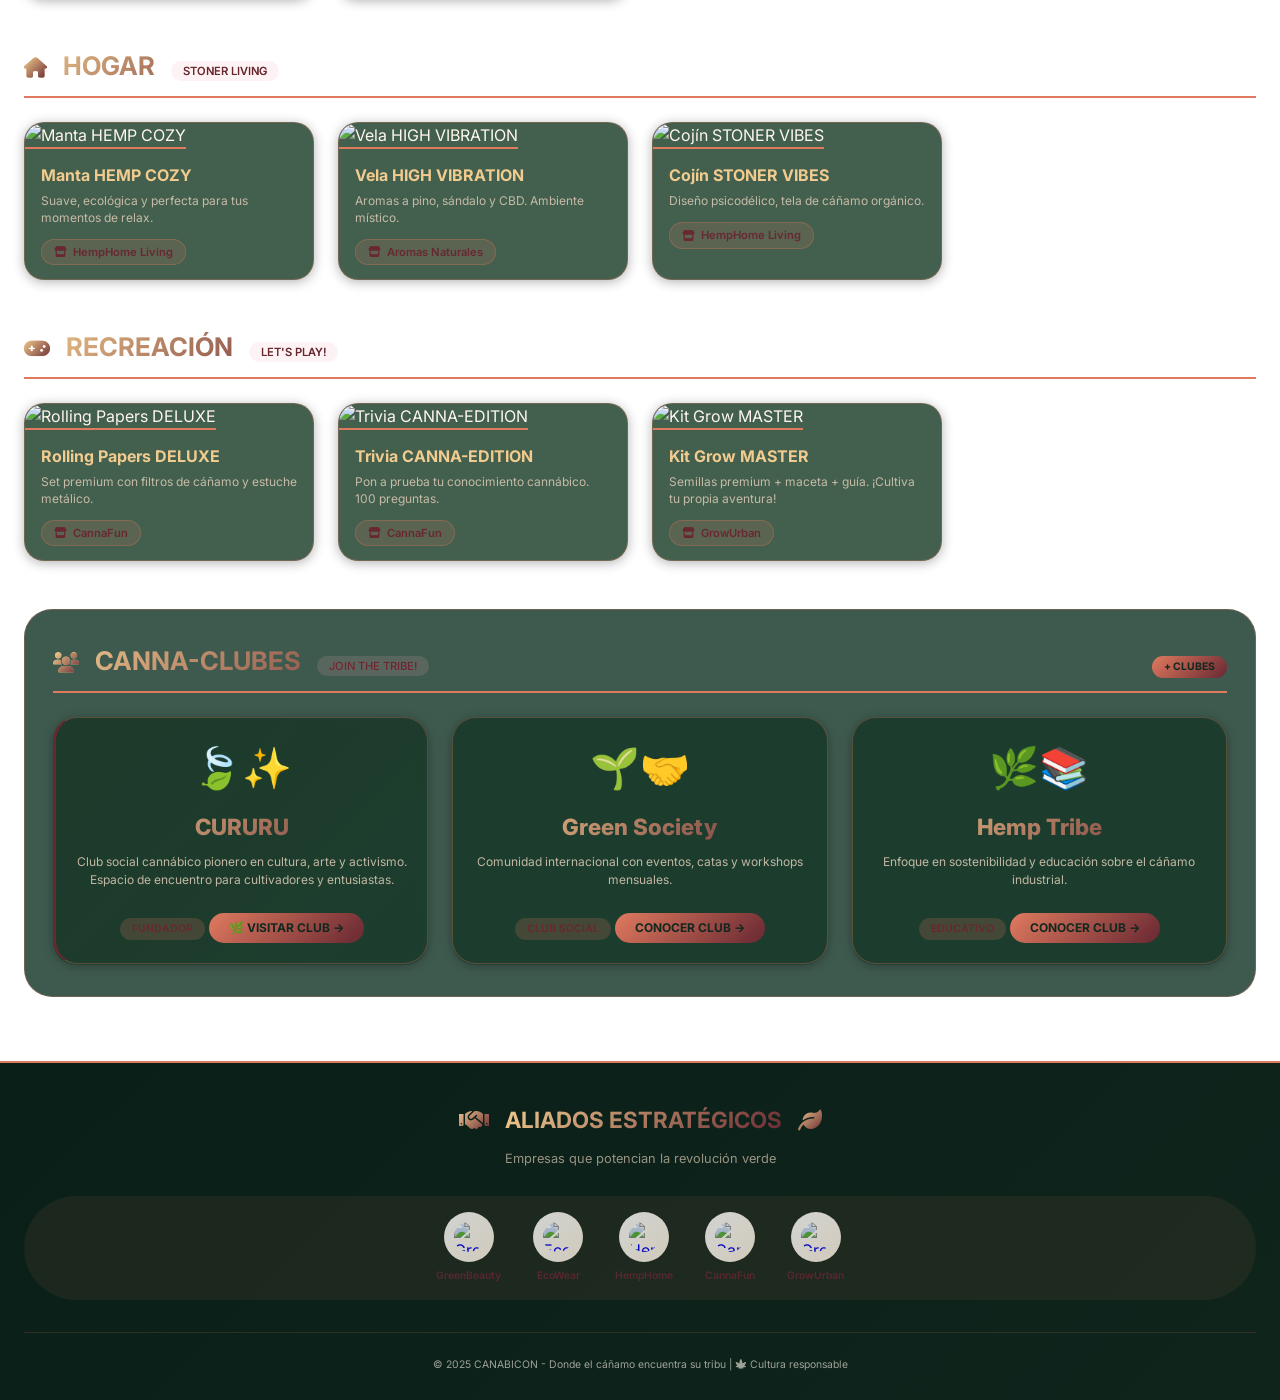
==== commit 9696b826: "BACKUP: Autenticación funcionando - Registro y login ok" ====
--- a/index.html
+++ b/index.html
@@ -267,6 +267,11 @@
         </div>
     </footer>
 
+
+   
+   <!-- SDK de Supabase -->
+    <script src="https://cdn.jsdelivr.net/npm/@supabase/supabase-js@2"></script>
+    
     <script src="js/main.js"></script>
 </body>
 </html>
--- a/css/styles.css
+++ b/css/styles.css
@@ -1204,4 +1204,262 @@
     .cta-benefits {
         gap: 12px;
     }
+}
+
+/* ========== PANEL DE ADMINISTRACIÓN ========== */
+.admin-panel {
+    background: rgba(18, 44, 30, 0.95);
+    backdrop-filter: blur(8px);
+    border-radius: 28px;
+    padding: 28px;
+    margin: 32px 0;
+    border: 2px solid #e07a5f;
+}
+
+.admin-panel h3 {
+    font-size: 1.3rem;
+    color: #f2cc8f;
+    margin-bottom: 20px;
+    display: flex;
+    align-items: center;
+    gap: 12px;
+}
+
+.admin-buttons {
+    display: flex;
+    flex-wrap: wrap;
+    gap: 16px;
+}
+
+.admin-buttons button {
+    background: linear-gradient(135deg, #e07a5f, #f4acb7);
+    border: none;
+    padding: 10px 24px;
+    border-radius: 40px;
+    font-weight: 700;
+    color: #12281f;
+    cursor: pointer;
+    transition: all 0.3s ease;
+    display: inline-flex;
+    align-items: center;
+    gap: 8px;
+    font-size: 0.85rem;
+}
+
+.admin-buttons button:hover {
+    transform: translateY(-2px);
+    box-shadow: 0 4px 12px rgba(224,122,95,0.4);
+}
+
+/* Precio en productos */
+.card-price {
+    display: inline-block;
+    font-size: 0.85rem;
+    font-weight: 700;
+    color: #f4acb7;
+    margin-right: 10px;
+    margin-bottom: 8px;
+}
+
+@media (max-width: 768px) {
+    .admin-buttons {
+        flex-direction: column;
+    }
+    
+    .admin-buttons button {
+        width: 100%;
+        justify-content: center;
+    }
+}
+/* ========== BOTONES DE AUTENTICACIÓN ========== */
+.auth-float-btn {
+    position: fixed;
+    bottom: 24px;
+    right: 24px;
+    background: linear-gradient(135deg, #e07a5f, #f4acb7);
+    border: none;
+    padding: 12px 24px;
+    border-radius: 50px;
+    font-weight: 700;
+    color: #12281f;
+    cursor: pointer;
+    z-index: 1000;
+    box-shadow: 0 4px 12px rgba(0,0,0,0.3);
+    display: flex;
+    align-items: center;
+    gap: 8px;
+    font-size: 0.9rem;
+    font-family: 'Inter', sans-serif;
+    transition: all 0.3s ease;
+}
+
+.auth-float-btn:hover {
+    transform: translateY(-2px);
+    box-shadow: 0 6px 16px rgba(224,122,95,0.4);
+}
+
+.auth-float-btn.logged-in {
+    background: linear-gradient(135deg, #3d6b4f, #e07a5f);
+    right: 160px;
+}
+
+.logout-float-btn {
+    position: fixed;
+    bottom: 24px;
+    right: 24px;
+    background: rgba(224,122,95,0.2);
+    border: 1px solid #e07a5f;
+    padding: 12px 20px;
+    border-radius: 50px;
+    font-weight: 600;
+    color: #f4acb7;
+    cursor: pointer;
+    z-index: 1000;
+    backdrop-filter: blur(8px);
+    display: flex;
+    align-items: center;
+    gap: 8px;
+    font-family: 'Inter', sans-serif;
+    transition: all 0.3s ease;
+}
+
+.logout-float-btn:hover {
+    background: rgba(224,122,95,0.4);
+    transform: translateY(-2px);
+}
+
+/* ========== MODAL DE LOGIN ========== */
+.auth-modal {
+    position: fixed;
+    top: 0;
+    left: 0;
+    width: 100%;
+    height: 100%;
+    background: rgba(0,0,0,0.85);
+    backdrop-filter: blur(8px);
+    z-index: 1001;
+    display: flex;
+    align-items: center;
+    justify-content: center;
+}
+
+.auth-modal-content {
+    background: linear-gradient(135deg, #1a3a2a, #0d2818);
+    border-radius: 32px;
+    padding: 32px;
+    width: 90%;
+    max-width: 400px;
+    border: 1px solid #e07a5f;
+    position: relative;
+    animation: fadeInUp 0.3s ease;
+}
+
+.auth-close {
+    position: absolute;
+    top: 16px;
+    right: 20px;
+    font-size: 28px;
+    cursor: pointer;
+    color: #d4c5b0;
+    transition: color 0.3s;
+}
+
+.auth-close:hover {
+    color: #e07a5f;
+}
+
+.auth-tabs {
+    display: flex;
+    gap: 16px;
+    margin-bottom: 28px;
+    border-bottom: 1px solid rgba(224,122,95,0.3);
+    padding-bottom: 12px;
+}
+
+.auth-tab {
+    background: transparent;
+    border: none;
+    color: #d4c5b0;
+    padding: 8px 20px;
+    cursor: pointer;
+    font-weight: 600;
+    border-radius: 40px;
+    transition: all 0.3s;
+}
+
+.auth-tab.active {
+    background: linear-gradient(135deg, #e07a5f, #f4acb7);
+    color: #12281f;
+}
+
+.auth-form {
+    display: none;
+}
+
+.auth-form.active {
+    display: block;
+}
+
+.auth-form input {
+    width: 100%;
+    padding: 14px 16px;
+    margin-bottom: 18px;
+    background: rgba(11,28,21,0.8);
+    border: 1px solid rgba(224,122,95,0.3);
+    border-radius: 20px;
+    color: #fff7ed;
+    font-size: 0.9rem;
+    font-family: 'Inter', sans-serif;
+}
+
+.auth-form input:focus {
+    outline: none;
+    border-color: #e07a5f;
+    box-shadow: 0 0 0 2px rgba(224,122,95,0.3);
+}
+
+.auth-form button {
+    width: 100%;
+    background: linear-gradient(135deg, #e07a5f, #f4acb7);
+    border: none;
+    padding: 14px;
+    border-radius: 40px;
+    font-weight: 700;
+    color: #12281f;
+    cursor: pointer;
+    font-size: 1rem;
+    transition: all 0.3s;
+}
+
+.auth-form button:hover {
+    transform: translateY(-2px);
+    box-shadow: 0 4px 12px rgba(224,122,95,0.4);
+}
+
+.auth-note {
+    font-size: 0.7rem;
+    margin-top: 16px;
+    text-align: center;
+    opacity: 0.7;
+    color: #d4c5b0;
+}
+
+@media (max-width: 768px) {
+    .auth-float-btn {
+        bottom: 16px;
+        right: 16px;
+        padding: 10px 18px;
+        font-size: 0.8rem;
+    }
+    
+    .auth-float-btn.logged-in {
+        right: 130px;
+    }
+    
+    .logout-float-btn {
+        bottom: 16px;
+        right: 16px;
+        padding: 10px 16px;
+        font-size: 0.8rem;
+    }
 }
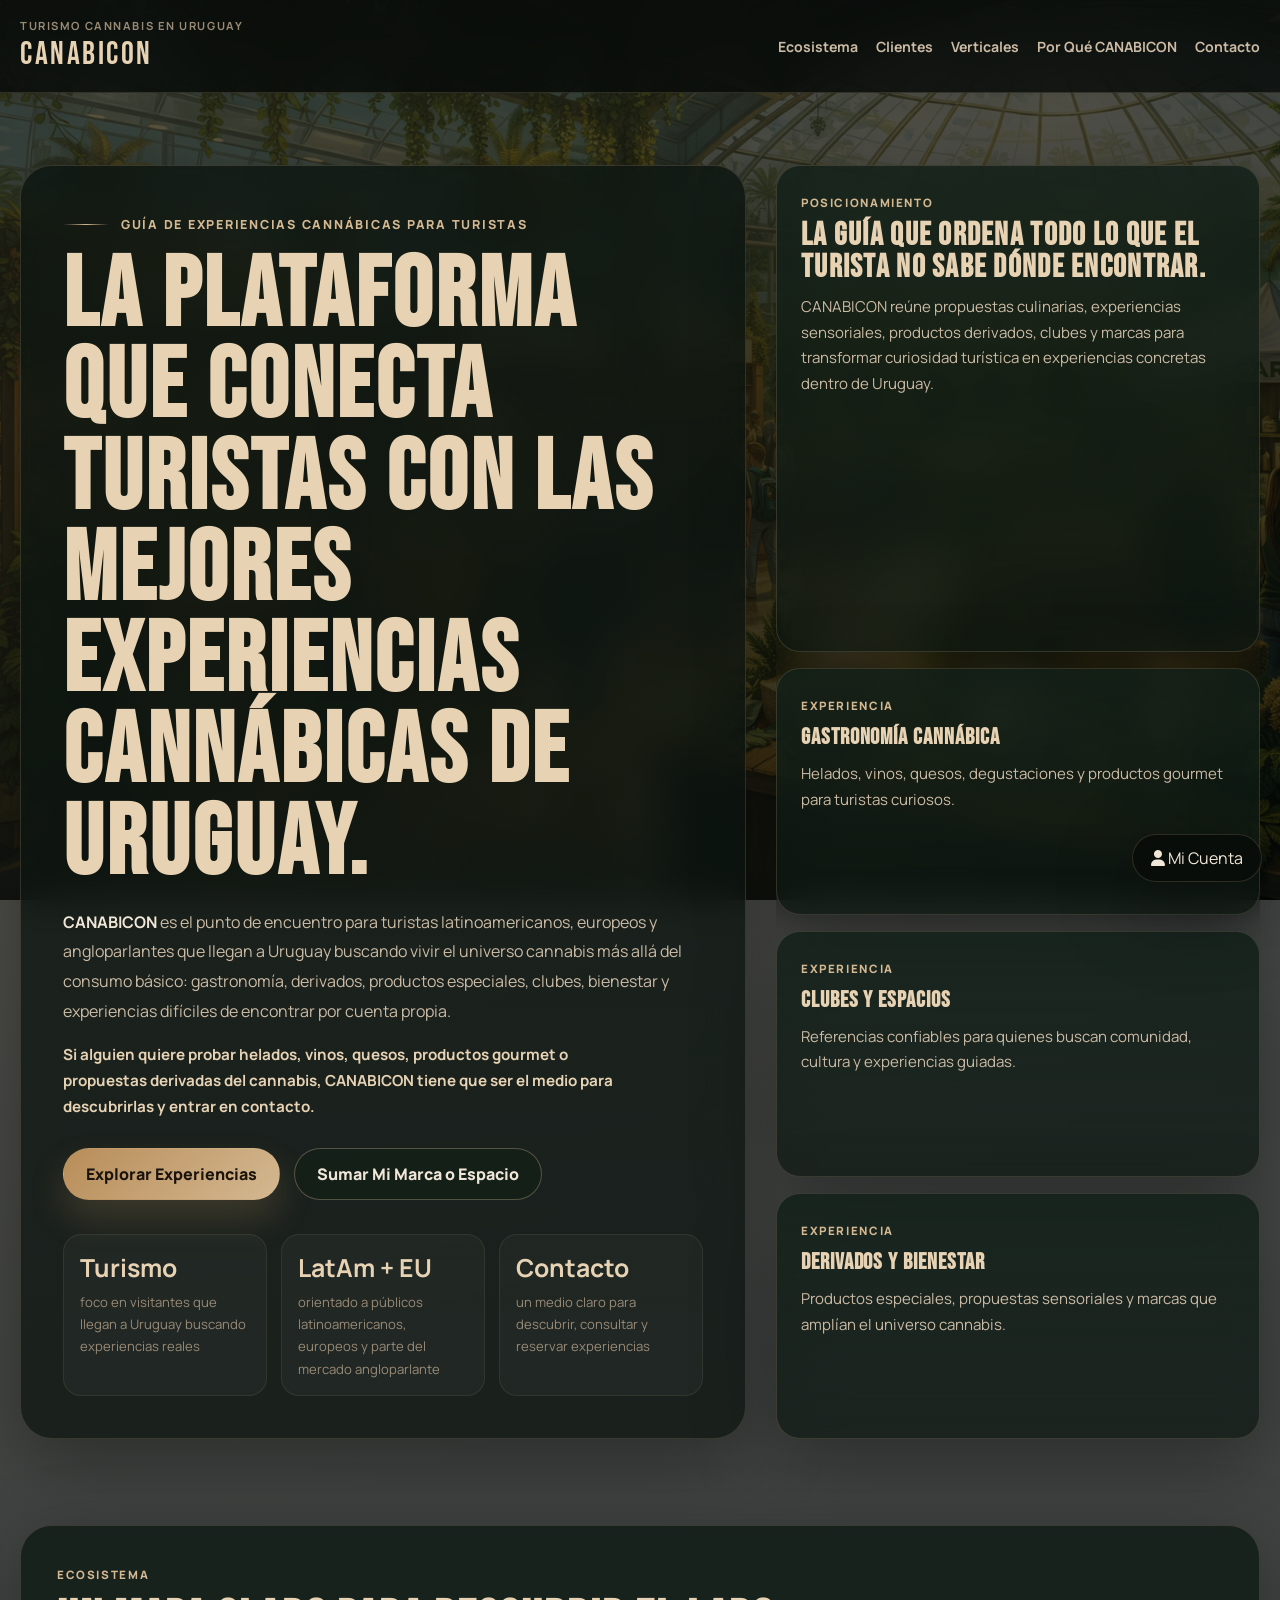
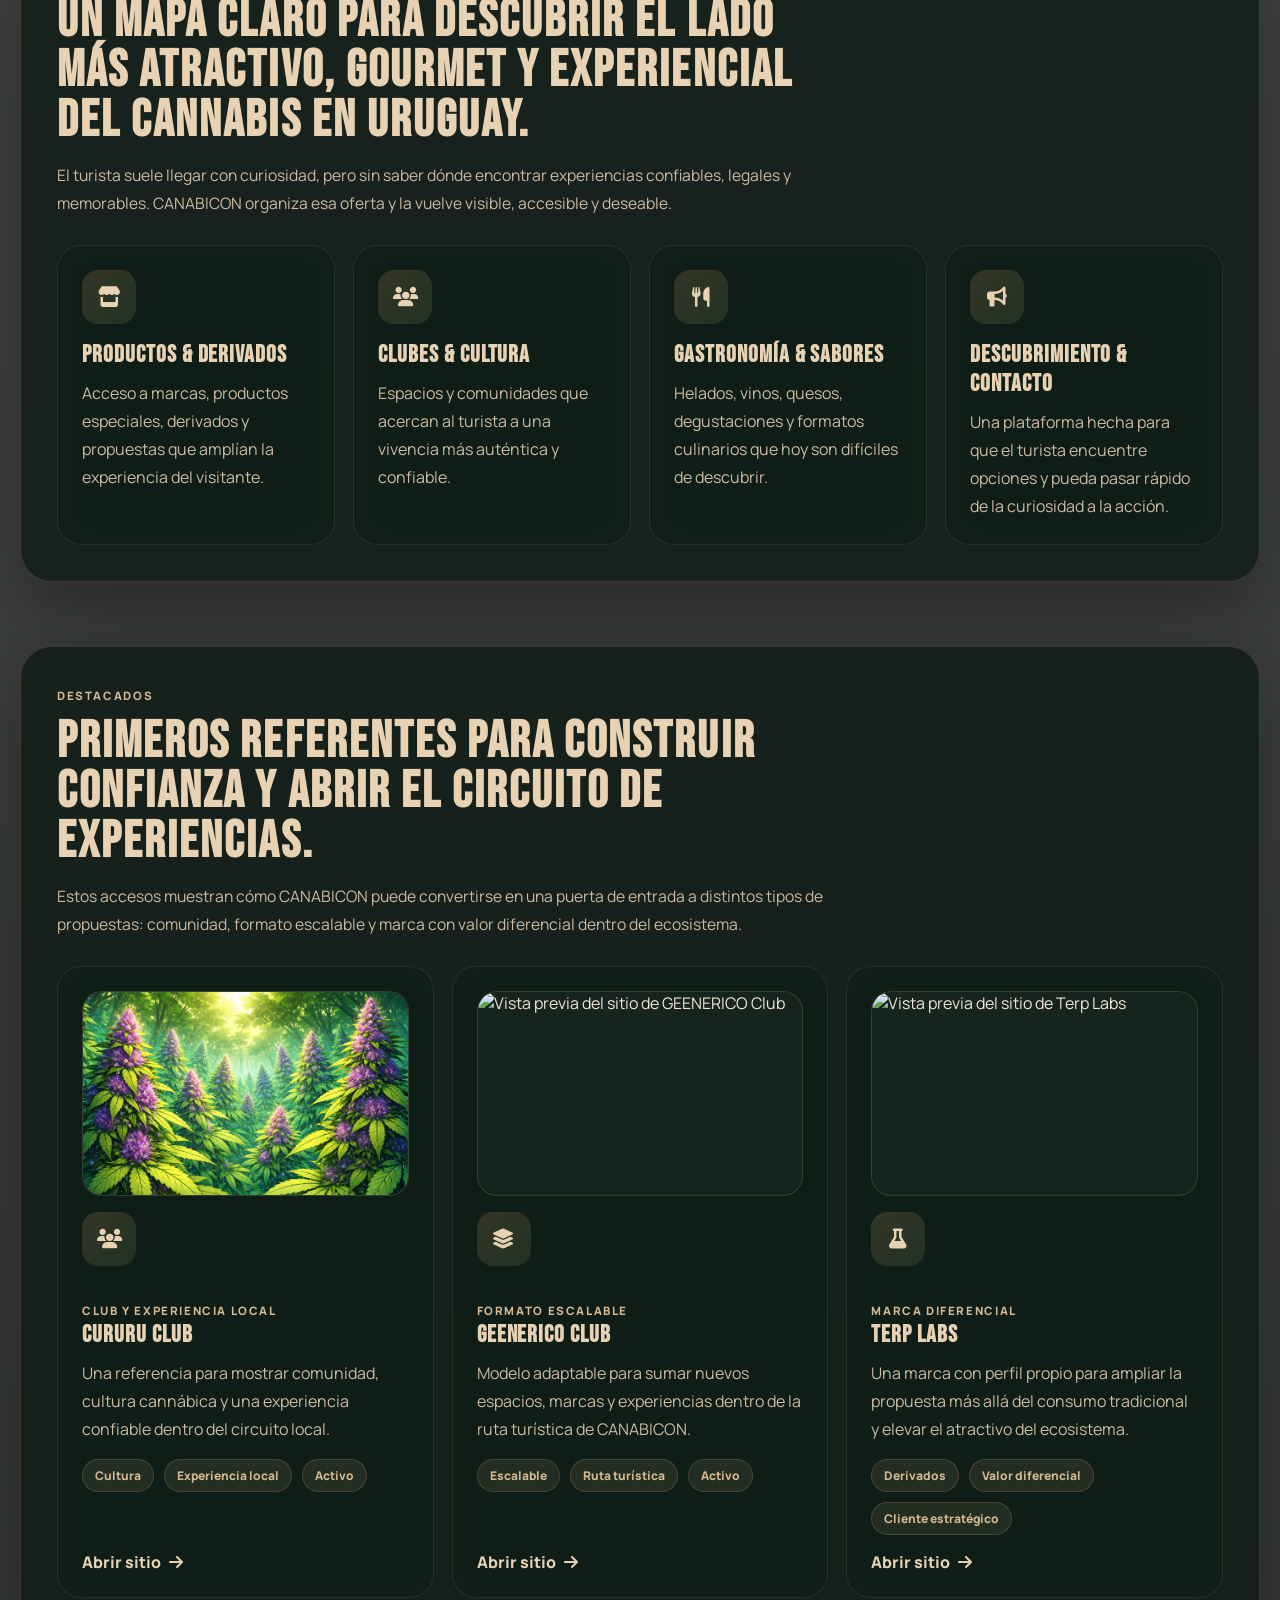
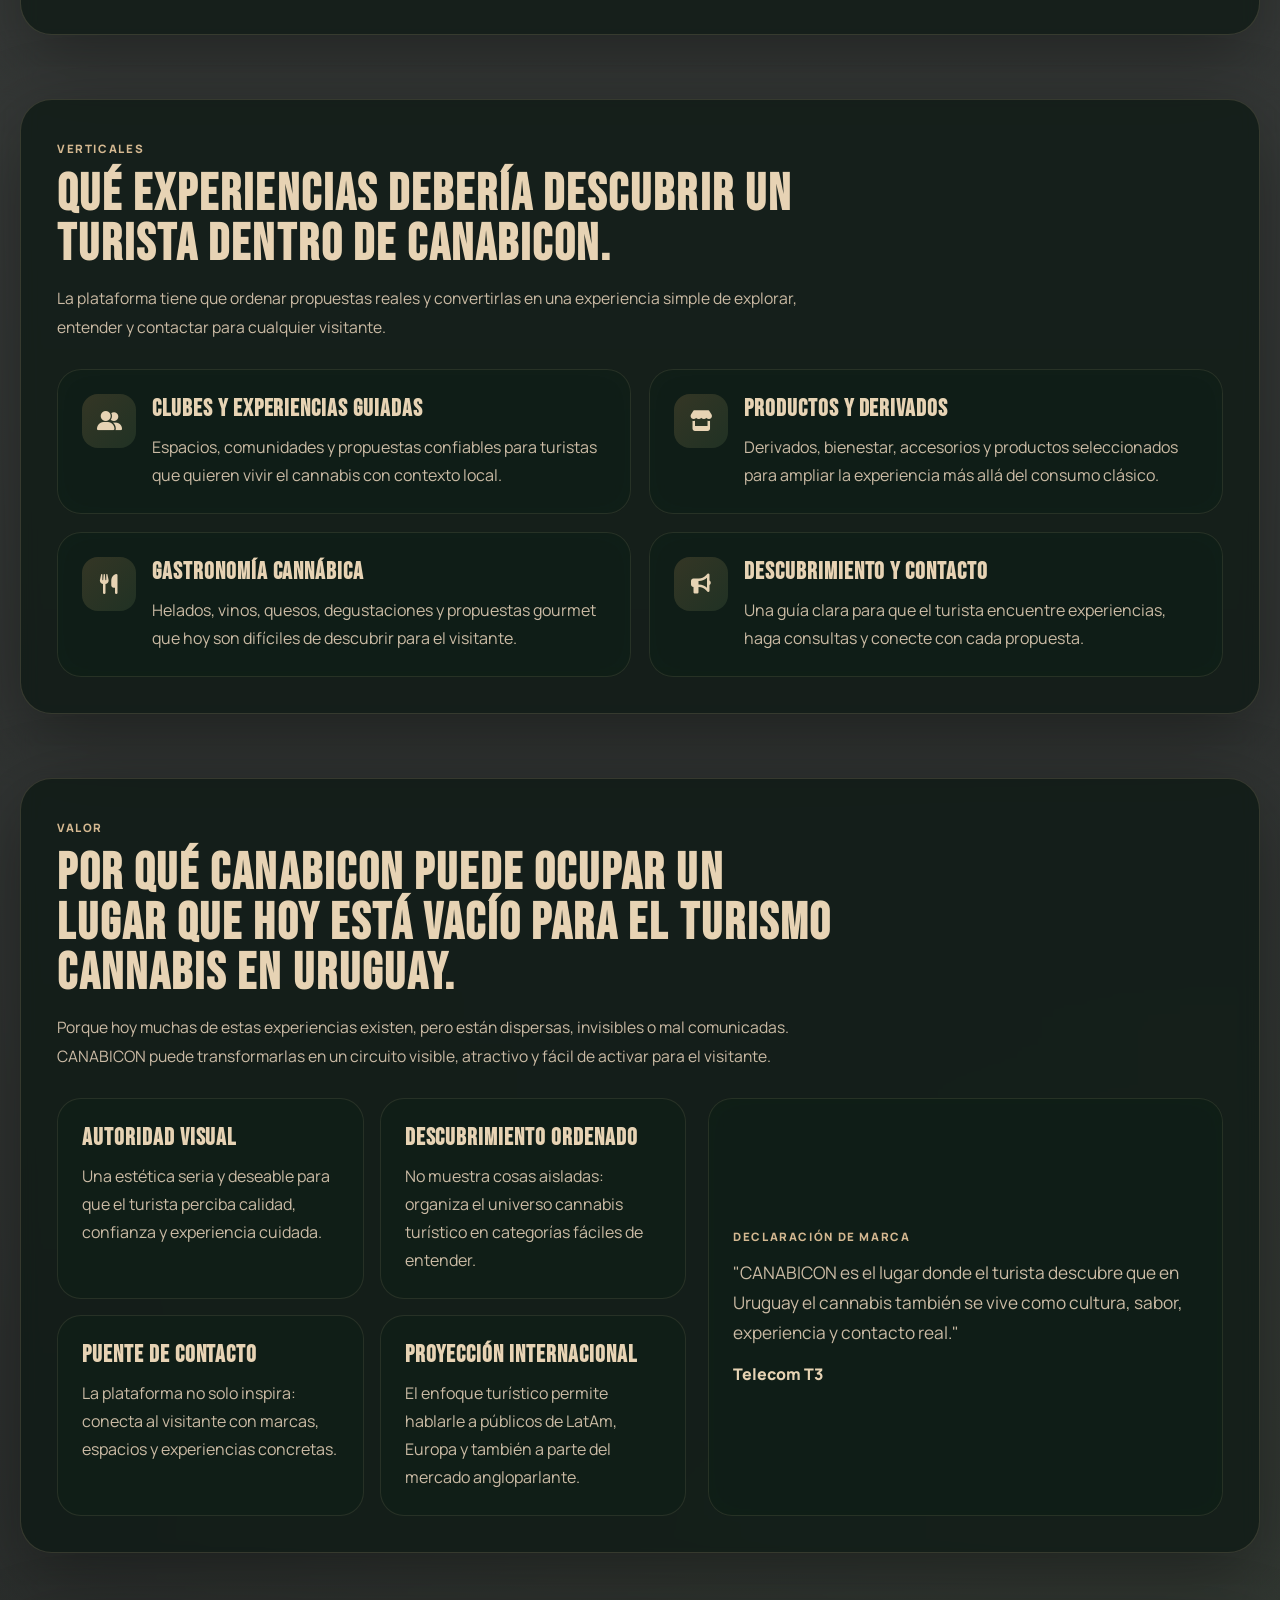
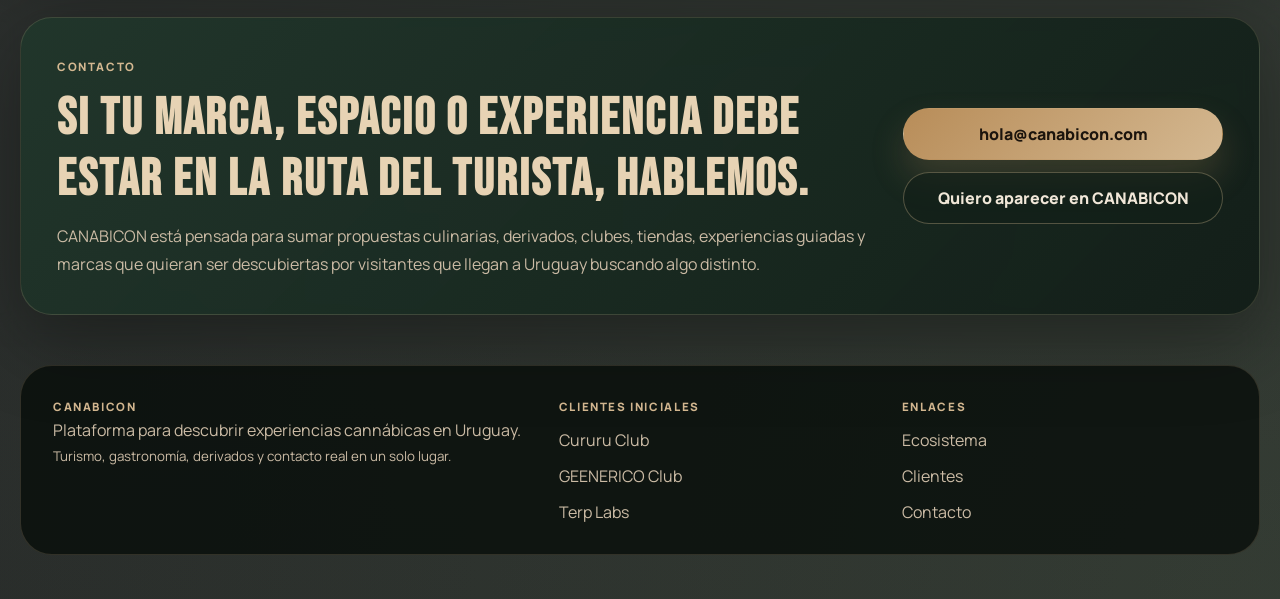
==== commit ea577d55: "Actualiza sitios y panel maestro" ====
--- a/index.html
+++ b/index.html
@@ -2,276 +2,258 @@
 <html lang="es">
 <head>
     <meta charset="UTF-8">
-    <meta name="viewport" content="width=device-width, initial-scale=1.0, user-scalable=yes">
-    <title>CANABICON - La convención del cáñamo</title>
+    <meta name="viewport" content="width=device-width, initial-scale=1.0">
+    <title>CANABICON | Experiencias cannábicas para turistas en Uruguay</title>
+    <meta name="description" content="CANABICON conecta turistas latinoamericanos, europeos y angloparlantes con experiencias cannábicas, culinarias y derivadas disponibles en Uruguay.">
+    <meta name="robots" content="index,follow">
+    <meta name="theme-color" content="#09110d">
+    <meta property="og:type" content="website">
+    <meta property="og:locale" content="es_LA">
+    <meta property="og:title" content="CANABICON | Experiencias cannábicas para turistas en Uruguay">
+    <meta property="og:description" content="La guía y punto de contacto para descubrir cannabis, gastronomía y productos derivados en Uruguay.">
+    <meta name="twitter:card" content="summary_large_image">
+    <meta name="twitter:title" content="CANABICON | Experiencias cannábicas para turistas en Uruguay">
+    <meta name="twitter:description" content="Descubrí experiencias cannábicas, culinarias y derivadas en Uruguay con CANABICON.">
     <link rel="preconnect" href="https://fonts.googleapis.com">
     <link rel="preconnect" href="https://fonts.gstatic.com" crossorigin>
-    <link href="https://fonts.googleapis.com/css2?family=Bangers&family=Inter:opsz,wght@14..32,400;14..32,600;14..32,700;14..32,800&family=Comic+Neue:wght@400;700&display=swap" rel="stylesheet">
-    <link rel="stylesheet" href="https://cdnjs.cloudflare.com/ajax/libs/font-awesome/6.0.0-beta3/css/all.min.css">
+    <link href="https://fonts.googleapis.com/css2?family=Bebas+Neue&family=Manrope:wght@400;500;600;700;800&display=swap" rel="stylesheet">
+    <link rel="stylesheet" href="https://cdnjs.cloudflare.com/ajax/libs/font-awesome/6.5.2/css/all.min.css">
     <link rel="stylesheet" href="css/styles.css">
 </head>
 <body>
-
-    <!-- ========== HEADER ========== -->
-    <header class="main-header">
-        <div class="container">
-            <div class="header-badge">
-                <span class="badge-text">PRESENTA</span>
+    <div class="page-shell">
+        <header class="topbar">
+            <div class="container topbar-inner">
+                <a href="#inicio" class="brand-lockup">
+                    <span class="brand-kicker">Turismo cannabis en Uruguay</span>
+                    <span class="brand-name">CANABICON</span>
+                </a>
+                <nav class="main-nav" aria-label="Navegación principal">
+                    <a href="#ecosistema">Ecosistema</a>
+                    <a href="#clientes">Clientes</a>
+                    <a href="#verticales">Verticales</a>
+                    <a href="#porque">Por Qué CANABICON</a>
+                    <a href="#contacto">Contacto</a>
+                </nav>
             </div>
-            <h1 class="site-title">CANABICON</h1>
-            <div class="title-underline">
-                <span class="leaf-icon">🌿</span>
-                <span class="leaf-icon">🍃</span>
-                <span class="leaf-icon">🌱</span>
+        </header>
+
+        <main>
+            <section id="inicio" class="hero-section">
+                <div class="container hero-grid">
+                    <div class="hero-copy">
+                        <div class="eyebrow">
+                            <span class="eyebrow-line"></span>
+                            <span>Guía de experiencias cannábicas para turistas</span>
+                        </div>
+                        <h1>La plataforma que conecta turistas con las mejores experiencias cannábicas de Uruguay.</h1>
+                        <p class="hero-lead">
+                            <strong>CANABICON</strong> es el punto de encuentro para turistas latinoamericanos, europeos y angloparlantes
+                            que llegan a Uruguay buscando vivir el universo cannabis más allá del consumo básico: gastronomía, derivados,
+                            productos especiales, clubes, bienestar y experiencias difíciles de encontrar por cuenta propia.
+                        </p>
+                        <p class="hero-proof">Si alguien quiere probar helados, vinos, quesos, productos gourmet o propuestas derivadas del cannabis, CANABICON tiene que ser el medio para descubrirlas y entrar en contacto.</p>
+                        <div class="hero-actions">
+                            <a href="#verticales" class="btn btn-primary">Explorar Experiencias</a>
+                            <a href="#contacto" class="btn btn-secondary">Sumar Mi Marca o Espacio</a>
+                        </div>
+                        <div class="hero-metrics">
+                            <article>
+                                <strong>Turismo</strong>
+                                <span>foco en visitantes que llegan a Uruguay buscando experiencias reales</span>
+                            </article>
+                            <article>
+                                <strong>LatAm + EU</strong>
+                                <span>orientado a públicos latinoamericanos, europeos y parte del mercado angloparlante</span>
+                            </article>
+                            <article>
+                                <strong>Contacto</strong>
+                                <span>un medio claro para descubrir, consultar y reservar experiencias</span>
+                            </article>
+                        </div>
+                    </div>
+                    <div class="hero-panel">
+                        <div class="hero-card hero-card-main">
+                            <span class="hero-card-label">Posicionamiento</span>
+                            <h2>La guía que ordena todo lo que el turista no sabe dónde encontrar.</h2>
+                            <p>
+                                CANABICON reúne propuestas culinarias, experiencias sensoriales, productos derivados, clubes y marcas
+                                para transformar curiosidad turística en experiencias concretas dentro de Uruguay.
+                            </p>
+                        </div>
+                        <div class="hero-card-stack">
+                            <article class="hero-card">
+                                <span class="hero-card-label">Experiencia</span>
+                                <h3>Gastronomía cannábica</h3>
+                                <p>Helados, vinos, quesos, degustaciones y productos gourmet para turistas curiosos.</p>
+                            </article>
+                            <article class="hero-card">
+                                <span class="hero-card-label">Experiencia</span>
+                                <h3>Clubes y espacios</h3>
+                                <p>Referencias confiables para quienes buscan comunidad, cultura y experiencias guiadas.</p>
+                            </article>
+                            <article class="hero-card">
+                                <span class="hero-card-label">Experiencia</span>
+                                <h3>Derivados y bienestar</h3>
+                                <p>Productos especiales, propuestas sensoriales y marcas que amplían el universo cannabis.</p>
+                            </article>
+                        </div>
+                    </div>
+                </div>
+            </section>
+
+            <section id="ecosistema" class="section">
+                <div class="container">
+                    <div class="section-heading">
+                        <span class="section-badge">Ecosistema</span>
+                        <h2>Un mapa claro para descubrir el lado más atractivo, gourmet y experiencial del cannabis en Uruguay.</h2>
+                        <p>
+                            El turista suele llegar con curiosidad, pero sin saber dónde encontrar experiencias confiables, legales y
+                            memorables. CANABICON organiza esa oferta y la vuelve visible, accesible y deseable.
+                        </p>
+                    </div>
+                    <div class="ecosystem-grid">
+                        <article class="ecosystem-card">
+                            <i class="fas fa-store"></i>
+                            <h3>Productos & Derivados</h3>
+                            <p>Acceso a marcas, productos especiales, derivados y propuestas que amplían la experiencia del visitante.</p>
+                        </article>
+                        <article class="ecosystem-card">
+                            <i class="fas fa-users"></i>
+                            <h3>Clubes & Cultura</h3>
+                            <p>Espacios y comunidades que acercan al turista a una vivencia más auténtica y confiable.</p>
+                        </article>
+                        <article class="ecosystem-card">
+                            <i class="fas fa-utensils"></i>
+                            <h3>Gastronomía & Sabores</h3>
+                            <p>Helados, vinos, quesos, degustaciones y formatos culinarios que hoy son difíciles de descubrir.</p>
+                        </article>
+                        <article class="ecosystem-card">
+                            <i class="fas fa-bullhorn"></i>
+                            <h3>Descubrimiento & Contacto</h3>
+                            <p>Una plataforma hecha para que el turista encuentre opciones y pueda pasar rápido de la curiosidad a la acción.</p>
+                        </article>
+                    </div>
+                </div>
+            </section>
+
+            <section id="clientes" class="section section-accent">
+                <div class="container">
+                    <div class="section-heading">
+                        <span class="section-badge">Destacados</span>
+                        <h2>Primeros referentes para construir confianza y abrir el circuito de experiencias.</h2>
+                        <p>
+                            Estos accesos muestran cómo CANABICON puede convertirse en una puerta de entrada a distintos tipos de propuestas:
+                            comunidad, formato escalable y marca con valor diferencial dentro del ecosistema.
+                        </p>
+                    </div>
+                    <div class="client-grid" id="clientGrid"></div>
+                </div>
+            </section>
+
+            <section id="verticales" class="section">
+                <div class="container">
+                    <div class="section-heading">
+                        <span class="section-badge">Verticales</span>
+                        <h2>Qué experiencias debería descubrir un turista dentro de CANABICON.</h2>
+                        <p>
+                            La plataforma tiene que ordenar propuestas reales y convertirlas en una experiencia simple de explorar, entender
+                            y contactar para cualquier visitante.
+                        </p>
+                    </div>
+                    <div class="vertical-grid" id="verticalGrid"></div>
+                </div>
+            </section>
+
+            <section id="porque" class="section">
+                <div class="container">
+                    <div class="section-heading">
+                        <span class="section-badge">Valor</span>
+                        <h2>Por qué CANABICON puede ocupar un lugar que hoy está vacío para el turismo cannabis en Uruguay.</h2>
+                        <p>
+                            Porque hoy muchas de estas experiencias existen, pero están dispersas, invisibles o mal comunicadas. CANABICON
+                            puede transformarlas en un circuito visible, atractivo y fácil de activar para el visitante.
+                        </p>
+                    </div>
+                    <div class="advantage-layout">
+                        <div class="advantage-copy">
+                            <article class="advantage-block">
+                                <h3>Autoridad visual</h3>
+                                <p>Una estética seria y deseable para que el turista perciba calidad, confianza y experiencia cuidada.</p>
+                            </article>
+                            <article class="advantage-block">
+                                <h3>Descubrimiento ordenado</h3>
+                                <p>No muestra cosas aisladas: organiza el universo cannabis turístico en categorías fáciles de entender.</p>
+                            </article>
+                            <article class="advantage-block">
+                                <h3>Puente de contacto</h3>
+                                <p>La plataforma no solo inspira: conecta al visitante con marcas, espacios y experiencias concretas.</p>
+                            </article>
+                            <article class="advantage-block">
+                                <h3>Proyección internacional</h3>
+                                <p>El enfoque turístico permite hablarle a públicos de LatAm, Europa y también a parte del mercado angloparlante.</p>
+                            </article>
+                        </div>
+                        <aside class="statement-panel">
+                            <span class="statement-tag">Declaración de marca</span>
+                            <blockquote>
+                                "CANABICON es el lugar donde el turista descubre que en Uruguay el cannabis también se vive como cultura,
+                                sabor, experiencia y contacto real."
+                            </blockquote>
+                            <div class="statement-signature">Telecom T3</div>
+                        </aside>
+                    </div>
+                </div>
+            </section>
+
+            <section id="contacto" class="section section-cta">
+                <div class="container cta-shell">
+                    <div>
+                        <span class="section-badge">Contacto</span>
+                        <h2>Si tu marca, espacio o experiencia debe estar en la ruta del turista, hablemos.</h2>
+                        <p>
+                            CANABICON está pensada para sumar propuestas culinarias, derivados, clubes, tiendas, experiencias guiadas y
+                            marcas que quieran ser descubiertas por visitantes que llegan a Uruguay buscando algo distinto.
+                        </p>
+                    </div>
+                    <div class="cta-actions">
+                        <a class="btn btn-primary" href="mailto:hola@canabicon.com">hola@canabicon.com</a>
+                        <button class="btn btn-secondary" type="button" onclick="showNotificationFuturistic('Escribinos a hola@canabicon.com para sumar tu proyecto a CANABICON.')">
+                            Quiero aparecer en CANABICON
+                        </button>
+                    </div>
+                </div>
+            </section>
+        </main>
+
+        <footer class="site-footer">
+            <div class="container footer-grid">
+                <div>
+                    <span class="footer-kicker">CANABICON</span>
+                    <p>Plataforma para descubrir experiencias cannábicas en Uruguay.</p>
+                    <small>Turismo, gastronomía, derivados y contacto real en un solo lugar.</small>
+                </div>
+                <div>
+                    <span class="footer-title">Clientes Iniciales</span>
+                    <ul>
+                        <li>Cururu Club</li>
+                        <li>GEENERICO Club</li>
+                        <li>Terp Labs</li>
+                    </ul>
+                </div>
+                <div>
+                    <span class="footer-title">Enlaces</span>
+                    <ul>
+                        <li><a href="#ecosistema">Ecosistema</a></li>
+                        <li><a href="#clientes">Clientes</a></li>
+                        <li><a href="#contacto">Contacto</a></li>
+                    </ul>
+                </div>
             </div>
-            <p class="tagline">LA CONVENCIÓN MÁS <span class="highlight">VERDE</span> DEL UNIVERSO</p>
-            <div class="comic-boom">💥🌿💨</div>
-        </div>
-    </header>
-
-    <!-- ========== NAVEGACIÓN ========== -->
-    <div class="comic-nav">
-        <div class="container">
-            <div class="nav-buttons">
-                <a href="#cosmetica" class="nav-btn"><i class="fas fa-spa"></i> COSMÉTICA</a>
-                <a href="#textil" class="nav-btn"><i class="fas fa-tshirt"></i> TEXTIL</a>
-                <a href="#hogar" class="nav-btn"><i class="fas fa-home"></i> HOGAR</a>
-                <a href="#entretenimiento" class="nav-btn"><i class="fas fa-gamepad"></i> RECREACIÓN</a>
-                <a href="#clubes" class="nav-btn club-btn"><i class="fas fa-users"></i> CANNA-CLUBES</a>
-            </div>
-        </div>
+        </footer>
     </div>
 
-    <!-- ========== MAIN CONTENT ========== -->
-    <main class="main-content">
-        <div class="container">
-
-            <!-- SECCIÓN BENEFICIOS FUTURISTA -->
-            <section class="benefits-futuristic">
-                <div class="section-header-modern">
-                    <div class="header-glow"></div>
-                    <span class="section-badge">MEMBERSHIP</span>
-                    <h2 class="section-title-futuristic">
-                        <span class="title-gradient">Beneficios</span>
-                        <span class="title-highlight">Exclusivos</span>
-                    </h2>
-                    <p class="section-subtitle">Desbloquea todo el potencial de CANABICON</p>
-                </div>
-                
-                <div class="benefits-grid-futuristic">
-                    <div class="benefit-card-futuristic" data-delay="0">
-                        <div class="card-glow"></div>
-                        <div class="card-icon">
-                            <i class="fas fa-tag"></i>
-                        </div>
-                        <h3>Descuentos <span>Premium</span></h3>
-                        <p>Hasta 30% off en productos seleccionados + acceso anticipado a lanzamientos</p>
-                        <div class="card-stats">
-                            <span class="stat-value">-30%</span>
-                            <span class="stat-label">exclusivo</span>
-                        </div>
-                    </div>
-                    
-                    <div class="benefit-card-futuristic" data-delay="1">
-                        <div class="card-glow"></div>
-                        <div class="card-icon">
-                            <i class="fas fa-brain"></i>
-                        </div>
-                        <h3>Foro <span>Inteligente</span></h3>
-                        <p>Comunidad moderada con IA, respuestas rápidas y contenido curado</p>
-                        <div class="card-stats">
-                            <span class="stat-value">24/7</span>
-                            <span class="stat-label">activo</span>
-                        </div>
-                    </div>
-                    
-                    <div class="benefit-card-futuristic" data-delay="2">
-                        <div class="card-glow"></div>
-                        <div class="card-icon">
-                            <i class="fas fa-calendar-star"></i>
-                        </div>
-                        <h3>Eventos <span>VIP</span></h3>
-                        <p>Acceso a catas privadas, workshops con expertos y meetups exclusivos</p>
-                        <div class="card-stats">
-                            <span class="stat-value">+50</span>
-                            <span class="stat-label">eventos/año</span>
-                        </div>
-                    </div>
-                    
-                    <div class="benefit-card-futuristic" data-delay="3">
-                        <div class="card-glow"></div>
-                        <div class="card-icon">
-                            <i class="fas fa-chart-line"></i>
-                        </div>
-                        <h3>Contenido <span>Premium</span></h3>
-                        <p>Guías interactivas, tutoriales en 4K y artículos de expertos</p>
-                        <div class="card-stats">
-                            <span class="stat-value">4K</span>
-                            <span class="stat-label">contenido</span>
-                        </div>
-                    </div>
-                </div>
-                
-                <div class="register-cta-futuristic">
-                    <div class="cta-glow"></div>
-                    <button id="registerBtnFuturistic" class="register-btn-futuristic">
-                        <span class="btn-text">CREAR CUENTA GRATIS</span>
-                        <span class="btn-icon"><i class="fas fa-arrow-right"></i></span>
-                    </button>
-                    <div class="cta-benefits">
-                        <span><i class="fas fa-check-circle"></i> Sin compromiso</span>
-                        <span><i class="fas fa-check-circle"></i> Cancelas cuando quieras</span>
-                        <span><i class="fas fa-check-circle"></i> Acceso inmediato</span>
-                    </div>
-                </div>
-            </section>
-
-            <!-- SECCIÓN FORO FUTURISTA -->
-            <section class="forum-futuristic">
-                <div class="section-header-modern">
-                    <div class="header-glow"></div>
-                    <span class="section-badge">COMUNIDAD</span>
-                    <h2 class="section-title-futuristic">
-                        <span class="title-gradient">Foro</span>
-                        <span class="title-highlight">Comunitario</span>
-                    </h2>
-                    <p class="section-subtitle">Conecta, aprende y comparte con la tribu cannábica</p>
-                </div>
-                
-                <div class="forum-stats">
-                    <div class="stat-item">
-                        <span class="stat-number" id="messageCount">0</span>
-                        <span class="stat-label">mensajes</span>
-                    </div>
-                    <div class="stat-item">
-                        <span class="stat-number">+250</span>
-                        <span class="stat-label">miembros</span>
-                    </div>
-                    <div class="stat-item">
-                        <span class="stat-number">24/7</span>
-                        <span class="stat-label">activo</span>
-                    </div>
-                </div>
-                
-                <!-- Área de mensajes -->
-                <div class="forum-messages-futuristic" id="forumMessagesFuturistic">
-                    <div class="forum-loading-futuristic">
-                        <div class="loading-spinner"></div>
-                        <span>Cargando comunidad...</span>
-                    </div>
-                </div>
-                
-                <!-- Formulario nuevo mensaje -->
-                <div class="forum-form-futuristic">
-                    <div class="form-header">
-                        <i class="fas fa-comment-dots"></i>
-                        <h3>Únete a la conversación</h3>
-                    </div>
-                    <div class="form-group">
-                        <input type="text" id="forumNameFuturistic" placeholder="Tu nombre o alias" class="forum-input-futuristic">
-                        <div class="input-focus-glow"></div>
-                    </div>
-                    <div class="form-group">
-                        <textarea id="forumMessageFuturistic" rows="3" placeholder="Comparte tu experiencia, duda o consejo..." class="forum-textarea-futuristic"></textarea>
-                        <div class="textarea-focus-glow"></div>
-                    </div>
-                    <div class="form-actions">
-                        <button id="postMessageBtnFuturistic" class="forum-submit-futuristic">
-                            <span>PUBLICAR MENSAJE</span>
-                            <i class="fas fa-paper-plane"></i>
-                        </button>
-                        <div class="form-note">
-                            <i class="fas fa-shield-alt"></i> Comunidad respetuosa | Contenido moderado
-                        </div>
-                    </div>
-                </div>
-                
-                <!-- Miembros activos -->
-                <div class="active-members-futuristic">
-                    <div class="members-header">
-                        <i class="fas fa-users"></i>
-                        <span>MIEMBROS ACTIVOS AHORA</span>
-                        <div class="live-dot"></div>
-                    </div>
-                    <div class="members-avatars">
-                        <div class="avatar" data-tooltip="GreenMaster">🌿</div>
-                        <div class="avatar" data-tooltip="HempLover">🍃</div>
-                        <div class="avatar" data-tooltip="CannaExplorer">🌱</div>
-                        <div class="avatar" data-tooltip="TerpeneHunter">💨</div>
-                        <div class="avatar" data-tooltip="CBD_Warrior">⚡</div>
-                        <div class="avatar-more">+24</div>
-                    </div>
-                </div>
-            </section>
-
-            <!-- SECCIÓN COSMÉTICA -->
-            <section id="cosmetica" class="category-section" data-category="cosmetica">
-                <div class="section-header">
-                    <h2 class="category-title"><i class="fas fa-spa"></i> COSMÉTICA <span class="subtitle-comic">POW! GLOW!</span></h2>
-                    <div class="comic-badge">NUEVO</div>
-                </div>
-                <div class="products-grid" id="grid-cosmetica"></div>
-            </section>
-
-            <!-- SECCIÓN TEXTIL -->
-            <section id="textil" class="category-section" data-category="textil">
-                <div class="section-header">
-                    <h2 class="category-title"><i class="fas fa-tshirt"></i> TEXTIL <span class="subtitle-comic">WEAR THE GREEN!</span></h2>
-                </div>
-                <div class="products-grid" id="grid-textil"></div>
-            </section>
-
-            <!-- SECCIÓN HOGAR -->
-            <section id="hogar" class="category-section" data-category="hogar">
-                <div class="section-header">
-                    <h2 class="category-title"><i class="fas fa-home"></i> HOGAR <span class="subtitle-comic">STONER LIVING</span></h2>
-                </div>
-                <div class="products-grid" id="grid-hogar"></div>
-            </section>
-
-            <!-- SECCIÓN RECREACIÓN -->
-            <section id="entretenimiento" class="category-section" data-category="entretenimiento">
-                <div class="section-header">
-                    <h2 class="category-title"><i class="fas fa-gamepad"></i> RECREACIÓN <span class="subtitle-comic">LET'S PLAY!</span></h2>
-                </div>
-                <div class="products-grid" id="grid-entretenimiento"></div>
-            </section>
-
-            <!-- SECCIÓN CANNA-CLUBES -->
-            <section id="clubes" class="category-section clubes-section">
-                <div class="section-header">
-                    <h2 class="category-title"><i class="fas fa-users"></i> CANNA-CLUBES <span class="subtitle-comic">JOIN THE TRIBE!</span></h2>
-                    <div class="comic-badge">+ CLUBES</div>
-                </div>
-                <div class="clubes-grid" id="clubesGrid"></div>
-            </section>
-
-        </div>
-    </main>
-
-    <!-- ========== FOOTER ========== -->
-    <footer class="main-footer">
-        <div class="container">
-            <div class="partners-banner">
-                <div class="partners-header">
-                    <i class="fas fa-handshake"></i>
-                    <h3 class="partners-title">ALIADOS ESTRATÉGICOS</h3>
-                    <i class="fas fa-leaf"></i>
-                </div>
-                <p class="partners-subtitle">Empresas que potencian la revolución verde</p>
-                <div class="partners-grid" id="partnersGrid"></div>
-                <div class="footer-legal">
-                    <p>© 2025 CANABICON - Donde el cáñamo encuentra su tribu | <i class="fas fa-cannabis"></i> Cultura responsable</p>
-                </div>
-            </div>
-        </div>
-    </footer>
-
-
-   
-   <!-- SDK de Supabase -->
-    <script src="https://cdn.jsdelivr.net/npm/@supabase/supabase-js@2"></script>
-    
-    <script src="js/main.js"></script>
+    <script defer src="https://cdn.jsdelivr.net/npm/@supabase/supabase-js@2"></script>
+    <script defer src="js/main.js"></script>
 </body>
-</html>+</html>
--- a/css/styles.css
+++ b/css/styles.css
@@ -1,1395 +1,702 @@
-/* ========== VARIABLES TROPICAL INTENSO ========== */
 :root {
-    --terracotta: #e07a5f;
-    --papaya: #682832;
-    --mango-maduro: #f2cc8f;
-    --emerald-green: #3d6b4f;
-    --jungle: #2a4635;
-    --dark-bg: #12281f;
-    --card-bg: #23442f;
-    --text-light: #fff7ed;
-    --text-warm: #d4c5b0;
-    --glow-terracotta: rgba(224, 122, 95, 0.35);
-    --glow-papaya: rgba(244, 172, 183, 0.25);
-    --shadow-intense: 0 8px 24px rgba(0, 0, 0, 0.5);
-    --border-radius-card: 20px;
-    --transition: all 0.25s ease;
-}
-
-/* ========== VARIABLES FUTURISTAS ========== */
-:root {
-    --glow-primary: rgba(224, 122, 95, 0.6);
-    --glow-secondary: rgba(244, 172, 183, 0.4);
-    --glass-bg: rgba(29, 62, 47, 0.4);
-    --glass-border: rgba(224, 122, 95, 0.25);
-    --transition-smooth: all 0.4s cubic-bezier(0.2, 0.9, 0.4, 1.1);
+    --bg-deep: #09110d;
+    --bg-soft: #102019;
+    --panel: rgba(13, 24, 19, 0.76);
+    --panel-strong: rgba(16, 31, 24, 0.88);
+    --line: rgba(212, 184, 145, 0.18);
+    --line-strong: rgba(212, 184, 145, 0.34);
+    --text-main: #f1e7d8;
+    --text-soft: #cbbba5;
+    --text-dim: #998a76;
+    --accent: #d4b891;
+    --accent-strong: #b88d59;
+    --accent-soft: #e7d3b4;
+    --green: #6e8d62;
+    --green-deep: #264233;
+    --shadow: 0 24px 80px rgba(0, 0, 0, 0.35);
+    --radius-xl: 32px;
+    --radius-lg: 24px;
+    --radius-md: 18px;
+    --container: 1240px;
 }
 
 * {
+    box-sizing: border-box;
     margin: 0;
     padding: 0;
-    box-sizing: border-box;
+}
+
+html {
+    scroll-behavior: smooth;
+}
+
+body,
+button,
+input,
+a {
+    -webkit-tap-highlight-color: transparent;
 }
 
 body {
-    font-family: 'Inter', sans-serif;
-    background: url('../assets/images/fondo-completo.png');
-    background-size: cover;
-    background-position: center center;
-    background-repeat: no-repeat;
-    background-attachment: fixed;
-    color: var(--text-light);
-    line-height: 1.5;
+    font-family: 'Manrope', sans-serif;
+    color: var(--text-main);
+    background:
+        radial-gradient(circle at top left, rgba(184, 141, 89, 0.16), transparent 28%),
+        radial-gradient(circle at bottom right, rgba(110, 141, 98, 0.16), transparent 26%),
+        linear-gradient(180deg, rgba(5, 9, 7, 0.72), rgba(5, 9, 7, 0.86)),
+        url('../assets/images/fondo-completo.png') center/cover fixed;
+    min-height: 100vh;
+}
+
+a {
+    color: inherit;
+    text-decoration: none;
+}
+
+a:focus-visible,
+button:focus-visible,
+input:focus-visible {
+    outline: 2px solid var(--accent-soft);
+    outline-offset: 3px;
+}
+
+button,
+input {
+    font: inherit;
+}
+
+section[id] {
+    scroll-margin-top: 110px;
+}
+
+.sr-only {
+    position: absolute;
+    width: 1px;
+    height: 1px;
+    padding: 0;
+    margin: -1px;
+    overflow: hidden;
+    clip: rect(0, 0, 0, 0);
+    white-space: nowrap;
+    border: 0;
 }
 
 .container {
-    max-width: 1280px;
+    width: min(var(--container), calc(100% - 40px));
     margin: 0 auto;
-    padding: 0 24px;
-}
-
-/* ========== HEADER ========== */
-.main-header {
+}
+
+.page-shell {
     position: relative;
-    padding: 60px 0 50px;
-    text-align: center;
-    background: linear-gradient(135deg, rgba(13, 40, 24, 0.88) 0%, rgba(30, 58, 42, 0.85) 100%), url('../assets/images/Fondo.png');
-    background-size: cover;
-    background-position: center 30%;
-    background-repeat: no-repeat;
-    border-bottom: 3px solid var(--terracotta);
     overflow: hidden;
 }
 
-.main-header::before {
-    content: "🌴🥭🔥";
-    position: absolute;
-    bottom: -15px;
-    left: -20px;
-    font-size: 90px;
-    opacity: 0.12;
-    pointer-events: none;
-}
-
-.main-header::after {
-    content: "🍃🌶️✨";
-    position: absolute;
-    top: -20px;
-    right: -15px;
-    font-size: 80px;
-    opacity: 0.12;
-    pointer-events: none;
-}
-
-.main-header .container {
-    position: relative;
-    z-index: 2;
-}
-
-.header-badge {
-    background: linear-gradient(135deg, var(--terracotta), var(--papaya));
-    display: inline-block;
-    padding: 4px 18px;
-    border-radius: 40px;
-    margin-bottom: 24px;
-    box-shadow: 0 2px 12px var(--glow-terracotta);
-}
-
-.badge-text {
+.topbar {
+    position: sticky;
+    top: 0;
+    z-index: 50;
+    background: rgba(6, 10, 8, 0.78);
+    backdrop-filter: blur(18px);
+    border-bottom: 1px solid var(--line);
+}
+
+.topbar-inner {
+    display: flex;
+    align-items: center;
+    justify-content: space-between;
+    gap: 24px;
+    padding: 18px 0;
+}
+
+.brand-lockup {
+    display: flex;
+    flex-direction: column;
+    gap: 2px;
+}
+
+.brand-kicker,
+.footer-kicker,
+.section-badge,
+.hero-card-label,
+.statement-tag,
+.footer-title,
+.eyebrow {
+    letter-spacing: 0.14em;
+    text-transform: uppercase;
+}
+
+.brand-kicker {
+    color: var(--text-dim);
     font-size: 0.7rem;
     font-weight: 700;
-    letter-spacing: 2px;
-    text-transform: uppercase;
-    color: var(--dark-bg);
-}
-
-.site-title {
-    font-size: 4.2rem;
-    font-weight: 800;
-    letter-spacing: -0.02em;
-    margin-bottom: 16px;
-    background: linear-gradient(135deg, var(--mango-maduro), var(--papaya), var(--terracotta));
-    -webkit-background-clip: text;
-    background-clip: text;
-    color: transparent;
-    text-shadow: 0 2px 8px rgba(0, 0, 0, 0.2);
-}
-
-.title-underline {
-    display: flex;
-    justify-content: center;
-    gap: 12px;
-    margin-bottom: 24px;
-}
-
-.leaf-icon {
-    font-size: 1.4rem;
-    filter: drop-shadow(0 2px 4px rgba(0,0,0,0.3));
-    animation: float 3s ease-in-out infinite;
-}
-
-.leaf-icon:nth-child(1) { animation-delay: 0s; color: var(--emerald-green); }
-.leaf-icon:nth-child(2) { animation-delay: 0.3s; color: var(--mango-maduro); }
-.leaf-icon:nth-child(3) { animation-delay: 0.6s; color: var(--papaya); }
-
-@keyframes float {
-    0%, 100% { transform: translateY(0px); }
-    50% { transform: translateY(-8px); }
-}
-
-.tagline {
-    font-size: 1rem;
-    font-weight: 500;
-    background: rgba(0, 0, 0, 0.5);
-    backdrop-filter: blur(10px);
-    display: inline-block;
-    padding: 8px 24px;
-    border-radius: 50px;
-    border: 1px solid rgba(224, 122, 95, 0.4);
-}
-
-.tagline .highlight {
-    color: var(--papaya);
+}
+
+.brand-name {
+    font-family: 'Bebas Neue', sans-serif;
+    font-size: 2rem;
+    letter-spacing: 0.08em;
+    color: var(--accent-soft);
+}
+
+.main-nav {
+    display: flex;
+    align-items: center;
+    gap: 18px;
+    flex-wrap: wrap;
+}
+
+.main-nav a {
+    color: var(--text-soft);
+    font-size: 0.88rem;
     font-weight: 700;
-}
-
-.comic-boom {
-    display: none;
-}
-
-/* ========== NAVEGACIÓN ========== */
-.comic-nav {
-    background: rgba(11, 28, 21, 0.98);
-    backdrop-filter: blur(12px);
-    padding: 10px 0;
-    border-bottom: 1px solid rgba(224, 122, 95, 0.3);
-    position: sticky;
-    top: 0;
-    z-index: 100;
-}
-
-.nav-buttons {
-    display: flex;
-    flex-wrap: wrap;
-    justify-content: center;
-    gap: 8px;
-}
-
-.nav-btn {
-    font-weight: 600;
-    font-size: 0.8rem;
-    background: transparent;
-    color: var(--text-light);
-    padding: 6px 18px;
-    border-radius: 40px;
-    text-decoration: none;
-    transition: var(--transition);
-    display: inline-flex;
-    align-items: center;
-    gap: 6px;
-    border: 1px solid rgba(224, 122, 95, 0.4);
-}
-
-.nav-btn:hover {
-    background: linear-gradient(135deg, var(--emerald-green), var(--terracotta));
-    border-color: var(--papaya);
-    transform: translateY(-2px);
-    box-shadow: 0 2px 10px var(--glow-terracotta);
-}
-
-.nav-btn.club-btn {
-    background: linear-gradient(135deg, var(--terracotta), var(--papaya));
-    border: none;
-    color: var(--dark-bg);
-    font-weight: 700;
-}
-
-.nav-btn.club-btn:hover {
-    transform: translateY(-2px);
-    box-shadow: 0 2px 12px var(--glow-terracotta);
-    filter: brightness(1.05);
-}
-
-/* ========== SECCIONES GENERALES ========== */
-.category-section {
-    margin: 48px 0;
-}
-
-.section-header {
-    display: flex;
-    align-items: baseline;
-    justify-content: space-between;
-    flex-wrap: wrap;
-    margin-bottom: 24px;
-    padding-bottom: 10px;
-    border-bottom: 2px solid var(--terracotta);
-}
-
-.category-title {
-    font-size: 1.6rem;
-    font-weight: 700;
-    background: linear-gradient(135deg, var(--mango-maduro), var(--papaya));
-    -webkit-background-clip: text;
-    background-clip: text;
-    color: transparent;
-}
-
-.category-title i {
-    margin-right: 10px;
-    font-size: 1.3rem;
-    background: linear-gradient(135deg, var(--mango-maduro), var(--papaya));
-    -webkit-background-clip: text;
-    background-clip: text;
-    color: transparent;
-}
-
-.subtitle-comic {
-    font-size: 0.7rem;
-    font-weight: 500;
-    color: var(--papaya);
-    background: rgba(244, 172, 183, 0.15);
-    padding: 3px 12px;
-    border-radius: 30px;
-    margin-left: 10px;
-}
-
-.comic-badge {
-    background: linear-gradient(135deg, var(--terracotta), var(--papaya));
-    color: var(--dark-bg);
-    font-size: 0.65rem;
-    font-weight: 700;
-    padding: 3px 12px;
-    border-radius: 30px;
-}
-
-/* ========== GRID DE PRODUCTOS ========== */
-.products-grid {
-    display: grid;
-    grid-template-columns: repeat(auto-fill, minmax(260px, 1fr));
-    gap: 24px;
-}
-
-.product-card {
-    background: rgba(35, 68, 47, 0.85);
-    backdrop-filter: blur(8px);
-    border-radius: var(--border-radius-card);
-    overflow: hidden;
-    text-decoration: none;
-    color: var(--text-light);
-    transition: var(--transition);
-    border: 1px solid rgba(224, 122, 95, 0.3);
-    box-shadow: 0 2px 12px rgba(0, 0, 0, 0.3);
-    display: block;
-    cursor: pointer;
-}
-
-.product-card:hover {
-    transform: translateY(-4px);
-    border-color: var(--papaya);
-    box-shadow: 0 8px 20px rgba(0, 0, 0, 0.4), 0 0 12px var(--glow-papaya);
-}
-
-.card-image {
-    width: 100%;
-    height: 170px;
-    object-fit: cover;
-    border-bottom: 2px solid var(--terracotta);
-}
-
-.card-content {
-    padding: 14px 16px;
-}
-
-.card-title {
-    font-size: 1rem;
-    font-weight: 700;
-    color: var(--mango-maduro);
-    margin-bottom: 6px;
-}
-
-.card-description {
-    font-size: 0.75rem;
-    color: var(--text-warm);
-    margin-bottom: 12px;
-    line-height: 1.4;
-    opacity: 0.9;
-}
-
-.card-store {
-    display: inline-flex;
-    align-items: center;
-    gap: 6px;
-    font-size: 0.7rem;
-    font-weight: 600;
-    background: rgba(224, 122, 95, 0.15);
-    color: var(--papaya);
-    padding: 4px 12px;
-    border-radius: 30px;
-    transition: var(--transition);
-    border: 1px solid rgba(224, 122, 95, 0.3);
-}
-
-.product-card:hover .card-store {
-    background: linear-gradient(135deg, var(--terracotta), var(--papaya));
-    color: var(--dark-bg);
-    border-color: var(--mango-maduro);
-}
-
-/* ========== CLUBES SECTION ========== */
-.clubes-section {
-    background: rgba(29, 62, 47, 0.85);
-    backdrop-filter: blur(8px);
-    border-radius: 28px;
-    padding: 32px 28px;
-    margin: 48px 0;
-    border: 1px solid rgba(224, 122, 95, 0.3);
-}
-
-.clubes-grid {
-    display: grid;
-    grid-template-columns: repeat(auto-fit, minmax(300px, 1fr));
-    gap: 24px;
-    margin-top: 24px;
-}
-
-.club-card {
-    background: rgba(29, 62, 47, 0.95);
-    backdrop-filter: blur(4px);
-    border-radius: 24px;
-    padding: 20px 20px;
-    text-align: center;
-    text-decoration: none;
-    color: var(--text-light);
-    border: 1px solid rgba(224, 122, 95, 0.3);
-    transition: var(--transition);
-    box-shadow: 0 2px 12px rgba(0, 0, 0, 0.3);
-    display: block;
-}
-
-.club-card:hover {
-    transform: translateY(-4px);
-    border-color: var(--papaya);
-    box-shadow: 0 8px 20px rgba(0, 0, 0, 0.4);
-}
-
-.club-icon {
-    font-size: 2.5rem;
-    margin-bottom: 12px;
-}
-
-.club-name {
-    font-size: 1.4rem;
-    font-weight: 800;
-    background: linear-gradient(135deg, var(--mango-maduro), var(--papaya));
-    -webkit-background-clip: text;
-    background-clip: text;
-    color: transparent;
-    margin-bottom: 8px;
-}
-
-.club-description {
-    font-size: 0.75rem;
-    margin: 10px 0;
-    line-height: 1.5;
-    color: var(--text-warm);
-    opacity: 0.9;
-}
-
-.club-tag {
-    display: inline-block;
-    background: rgba(224, 122, 95, 0.2);
-    padding: 3px 12px;
-    border-radius: 30px;
-    font-size: 0.65rem;
-    font-weight: 600;
-    color: var(--papaya);
-}
-
-.club-btn-action {
-    display: inline-block;
-    margin-top: 14px;
-    background: linear-gradient(135deg, var(--terracotta), var(--papaya));
-    color: var(--dark-bg);
-    padding: 6px 20px;
-    border-radius: 40px;
-    font-size: 0.75rem;
-    font-weight: 700;
-    transition: var(--transition);
-}
-
-.club-card:hover .club-btn-action {
-    background: linear-gradient(135deg, var(--papaya), var(--mango-maduro));
-    transform: scale(1.02);
-    box-shadow: 0 2px 10px var(--glow-papaya);
-}
-
-/* CURURU destacado */
-.club-card:first-child {
-    border-left: 3px solid var(--papaya);
-    background: linear-gradient(135deg, rgba(30, 58, 42, 0.95), rgba(29, 62, 47, 0.9));
-}
-
-/* ========== FOOTER ========== */
-.main-footer {
-    background: linear-gradient(135deg, #0a1f18, #0f241b);
-    margin-top: 64px;
-    padding: 40px 0 28px;
-    border-top: 2px solid var(--terracotta);
-}
-
-.partners-banner {
-    text-align: center;
-}
-
-.partners-header {
-    display: flex;
-    justify-content: center;
-    align-items: center;
-    gap: 16px;
-    margin-bottom: 12px;
-}
-
-.partners-header i {
-    font-size: 1.5rem;
-    background: linear-gradient(135deg, var(--mango-maduro), var(--papaya));
-    -webkit-background-clip: text;
-    background-clip: text;
-    color: transparent;
-}
-
-.partners-title {
-    font-size: 1.4rem;
-    font-weight: 700;
-    background: linear-gradient(135deg, var(--mango-maduro), var(--papaya));
-    -webkit-background-clip: text;
-    background-clip: text;
-    color: transparent;
-}
-
-.partners-subtitle {
-    font-size: 0.8rem;
-    opacity: 0.7;
-    margin-bottom: 28px;
-    color: var(--text-warm);
-}
-
-.partners-grid {
-    display: flex;
-    flex-wrap: wrap;
-    justify-content: center;
-    align-items: center;
-    gap: 32px;
-    margin-bottom: 32px;
-    padding: 16px 28px;
-    background: rgba(224, 122, 95, 0.08);
-    border-radius: 60px;
-}
-
-.partner-item {
-    display: flex;
-    flex-direction: column;
-    align-items: center;
-    gap: 6px;
-    text-decoration: none;
-    transition: var(--transition);
-    opacity: 0.8;
-}
-
-.partner-item:hover {
-    opacity: 1;
-    transform: translateY(-3px);
-}
-
-.partner-logo {
-    width: 50px;
-    height: 50px;
-    object-fit: contain;
-    background: linear-gradient(135deg, #fff, #fef3e2);
-    border-radius: 50%;
-    padding: 10px;
-}
-
-.partner-name {
-    font-size: 0.65rem;
-    font-weight: 600;
-    color: var(--papaya);
-}
-
-.footer-legal {
-    font-size: 0.65rem;
-    text-align: center;
-    border-top: 1px solid rgba(224, 122, 95, 0.3);
-    padding-top: 24px;
-    margin-top: 24px;
-    opacity: 0.6;
-}
-
-/* ========== SECCIÓN FUTURISTA ========== */
-.section-header-modern {
-    text-align: center;
-    margin-bottom: 48px;
-    position: relative;
-}
-
-.header-glow {
-    position: absolute;
-    top: 50%;
-    left: 50%;
-    transform: translate(-50%, -50%);
-    width: 200px;
-    height: 200px;
-    background: radial-gradient(circle, var(--glow-primary) 0%, transparent 70%);
-    opacity: 0.3;
-    filter: blur(40px);
-    pointer-events: none;
-}
-
-.section-badge {
-    display: inline-block;
-    padding: 6px 16px;
-    background: rgba(224, 122, 95, 0.2);
-    border: 1px solid rgba(224, 122, 95, 0.4);
-    border-radius: 40px;
-    font-size: 0.7rem;
-    font-weight: 600;
-    letter-spacing: 1px;
-    color: var(--papaya);
-    margin-bottom: 16px;
-    backdrop-filter: blur(4px);
-}
-
-.section-title-futuristic {
-    font-size: 2.5rem;
-    font-weight: 800;
-    margin-bottom: 12px;
-}
-
-.title-gradient {
-    background: linear-gradient(135deg, var(--mango-maduro), var(--papaya));
-    -webkit-background-clip: text;
-    background-clip: text;
-    color: transparent;
-}
-
-.title-highlight {
-    background: linear-gradient(135deg, var(--papaya), var(--terracotta));
-    -webkit-background-clip: text;
-    background-clip: text;
-    color: transparent;
-    margin-left: 8px;
-}
-
-.section-subtitle {
-    font-size: 0.9rem;
-    color: var(--text-warm);
-    opacity: 0.8;
-}
-
-/* ========== BENEFICIOS FUTURISTAS ========== */
-.benefits-futuristic {
-    margin: 64px 0;
-    padding: 20px 0;
-}
-
-.benefits-grid-futuristic {
-    display: grid;
-    grid-template-columns: repeat(auto-fit, minmax(260px, 1fr));
-    gap: 28px;
-    margin-bottom: 48px;
-}
-
-.benefit-card-futuristic {
-    position: relative;
-    background: rgba(29, 62, 47, 0.85);
-    backdrop-filter: blur(8px);
-    border-radius: 28px;
-    padding: 28px 24px;
-    border: 1px solid var(--glass-border);
-    transition: var(--transition-smooth);
-    overflow: hidden;
-    cursor: pointer;
-}
-
-.benefit-card-futuristic:hover {
-    transform: translateY(-8px);
-    border-color: var(--terracotta);
-    box-shadow: 0 20px 40px rgba(0, 0, 0, 0.3), 0 0 20px var(--glow-primary);
-}
-
-.card-glow {
-    position: absolute;
-    top: 0;
-    left: 0;
-    width: 100%;
-    height: 100%;
-    background: radial-gradient(circle at 30% 20%, var(--glow-primary), transparent 70%);
-    opacity: 0;
-    transition: var(--transition-smooth);
-    pointer-events: none;
-}
-
-.benefit-card-futuristic:hover .card-glow {
-    opacity: 0.15;
-}
-
-.card-icon {
-    width: 60px;
-    height: 60px;
-    background: linear-gradient(135deg, var(--terracotta), var(--papaya));
-    border-radius: 20px;
-    display: flex;
-    align-items: center;
-    justify-content: center;
-    margin-bottom: 20px;
-}
-
-.card-icon i {
-    font-size: 1.8rem;
-    color: var(--dark-bg);
-}
-
-.benefit-card-futuristic h3 {
-    font-size: 1.3rem;
-    font-weight: 700;
-    margin-bottom: 12px;
-    color: var(--mango-maduro);
-}
-
-.benefit-card-futuristic h3 span {
-    color: var(--papaya);
-}
-
-.benefit-card-futuristic p {
-    font-size: 0.85rem;
-    color: var(--text-warm);
-    line-height: 1.5;
-    margin-bottom: 20px;
-}
-
-.card-stats {
-    display: flex;
-    align-items: baseline;
-    gap: 8px;
-    padding-top: 12px;
-    border-top: 1px solid rgba(224, 122, 95, 0.2);
-}
-
-.stat-value {
-    font-size: 1.5rem;
-    font-weight: 800;
-    background: linear-gradient(135deg, var(--mango-maduro), var(--papaya));
-    -webkit-background-clip: text;
-    background-clip: text;
-    color: transparent;
-}
-
-.stat-label {
-    font-size: 0.7rem;
-    color: var(--text-warm);
-    text-transform: uppercase;
-}
-
-/* CTA Futurista */
-.register-cta-futuristic {
-    text-align: center;
-    position: relative;
-    padding: 32px;
-    background: rgba(29, 62, 47, 0.85);
-    backdrop-filter: blur(8px);
-    border-radius: 60px;
-    border: 1px solid var(--glass-border);
-}
-
-.cta-glow {
-    position: absolute;
-    top: 50%;
-    left: 50%;
-    transform: translate(-50%, -50%);
-    width: 80%;
-    height: 100%;
-    background: radial-gradient(ellipse, var(--glow-primary), transparent);
-    opacity: 0.1;
-    filter: blur(60px);
-    pointer-events: none;
-}
-
-.register-btn-futuristic {
-    background: linear-gradient(135deg, var(--terracotta), var(--papaya));
-    border: none;
-    padding: 16px 40px;
-    border-radius: 60px;
-    font-size: 1rem;
-    font-weight: 700;
-    color: var(--dark-bg);
-    cursor: pointer;
-    transition: var(--transition-smooth);
-    display: inline-flex;
-    align-items: center;
-    gap: 16px;
-    position: relative;
-    overflow: hidden;
-}
-
-.register-btn-futuristic:hover {
-    transform: scale(1.02);
-    box-shadow: 0 8px 32px var(--glow-primary);
-}
-
-.btn-icon {
-    transition: transform 0.3s ease;
-}
-
-.register-btn-futuristic:hover .btn-icon {
-    transform: translateX(4px);
-}
-
-.cta-benefits {
-    display: flex;
-    justify-content: center;
-    gap: 24px;
-    margin-top: 24px;
-    flex-wrap: wrap;
-}
-
-.cta-benefits span {
-    font-size: 0.75rem;
-    color: var(--text-warm);
-    display: inline-flex;
-    align-items: center;
-    gap: 6px;
-}
-
-.cta-benefits i {
-    color: var(--papaya);
-    font-size: 0.7rem;
-}
-
-/* ========== FORO FUTURISTA ========== */
-.forum-futuristic {
-    margin: 64px 0;
-    background: rgba(18, 44, 30, 0.85);
-    backdrop-filter: blur(8px);
-    border-radius: 48px;
-    padding: 48px 40px;
-    border: 1px solid var(--glass-border);
-}
-
-.forum-stats {
-    display: flex;
-    justify-content: center;
-    gap: 48px;
-    margin-bottom: 40px;
-    flex-wrap: wrap;
-}
-
-.stat-item {
-    text-align: center;
-}
-
-.stat-number {
-    font-size: 2rem;
-    font-weight: 800;
-    background: linear-gradient(135deg, var(--mango-maduro), var(--papaya));
-    -webkit-background-clip: text;
-    background-clip: text;
-    color: transparent;
-    display: block;
-}
-
-.stat-item .stat-label {
-    font-size: 0.7rem;
-    text-transform: uppercase;
-    letter-spacing: 1px;
-}
-
-/* Mensajes */
-.forum-message-futuristic {
-    background: rgba(29, 62, 47, 0.85);
-    backdrop-filter: blur(4px);
-    border-radius: 20px;
-    padding: 20px;
-    margin-bottom: 16px;
-    border-left: 3px solid var(--terracotta);
-    transition: var(--transition-smooth);
-}
-
-.forum-message-futuristic {
-    background: linear-gradient(135deg, rgba(29, 62, 47, 0.6), rgba(18, 44, 30, 0.7));
-    border-radius: 20px;
-    padding: 20px;
-    margin-bottom: 16px;
-    border-left: 3px solid var(--terracotta);
-    transition: var(--transition-smooth);
-}
-
-.forum-message-futuristic:hover {
-    transform: translateX(4px);
-    border-left-color: var(--papaya);
-}
-
-.message-header-futuristic {
-    display: flex;
-    justify-content: space-between;
-    align-items: center;
-    margin-bottom: 12px;
-    flex-wrap: wrap;
-    gap: 8px;
-}
-
-.message-author-futuristic {
-    font-weight: 700;
-    color: var(--mango-maduro);
-    display: flex;
-    align-items: center;
-    gap: 8px;
-}
-
-.message-badge {
-    font-size: 0.6rem;
-    background: rgba(224, 122, 95, 0.3);
-    padding: 2px 10px;
-    border-radius: 30px;
-    color: var(--papaya);
-}
-
-.message-date-futuristic {
-    font-size: 0.65rem;
-    color: var(--text-warm);
-    opacity: 0.6;
-}
-
-.message-content-futuristic {
-    font-size: 0.85rem;
-    color: var(--text-light);
-    line-height: 1.5;
-}
-
-/* Formulario Futurista */
-.forum-form-futuristic {
-    background: rgba(18, 44, 30, 0.85);
-    backdrop-filter: blur(8px);
-    border-radius: 28px;
-    padding: 28px;
-    margin-bottom: 28px;
-    border: 1px solid var(--glass-border);
-}
-
-.form-header {
-    display: flex;
-    align-items: center;
-    gap: 12px;
-    margin-bottom: 24px;
-}
-
-.form-header i {
-    font-size: 1.5rem;
-    color: var(--papaya);
-}
-
-.form-header h3 {
-    font-size: 1.1rem;
-    color: var(--mango-maduro);
-}
-
-.form-group {
-    position: relative;
-    margin-bottom: 20px;
-}
-
-.forum-input-futuristic,
-.forum-textarea-futuristic {
-    width: 100%;
-    padding: 14px 18px;
-    background: rgba(11, 28, 21, 0.8);
-    border: 1px solid var(--glass-border);
-    border-radius: 20px;
-    font-family: 'Inter', sans-serif;
-    font-size: 0.85rem;
-    color: var(--text-light);
-    transition: var(--transition-smooth);
-}
-
-.forum-input-futuristic:focus,
-.forum-textarea-futuristic:focus {
-    outline: none;
-    border-color: var(--terracotta);
-    box-shadow: 0 0 0 3px var(--glow-primary);
-}
-
-.input-focus-glow,
-.textarea-focus-glow {
-    position: absolute;
-    bottom: 0;
-    left: 0;
-    width: 0;
-    height: 2px;
-    background: linear-gradient(90deg, var(--terracotta), var(--papaya));
-    transition: width 0.3s ease;
-}
-
-.forum-input-futuristic:focus ~ .input-focus-glow,
-.forum-textarea-futuristic:focus ~ .textarea-focus-glow {
-    width: 100%;
-}
-
-.form-actions {
-    display: flex;
-    justify-content: space-between;
-    align-items: center;
-    flex-wrap: wrap;
-    gap: 16px;
-}
-
-.forum-submit-futuristic {
-    background: linear-gradient(135deg, var(--terracotta), var(--papaya));
-    border: none;
-    padding: 12px 28px;
-    border-radius: 40px;
-    font-size: 0.85rem;
-    font-weight: 700;
-    color: var(--dark-bg);
-    cursor: pointer;
-    transition: var(--transition-smooth);
+    transition: 0.25s ease;
+}
+
+.main-nav a:hover {
+    color: var(--accent-soft);
+}
+
+.hero-section {
+    padding: 72px 0 54px;
+}
+
+.hero-grid {
+    display: grid;
+    grid-template-columns: minmax(0, 1.2fr) minmax(320px, 0.8fr);
+    gap: 30px;
+    align-items: stretch;
+}
+
+.hero-copy,
+.hero-panel,
+.section,
+.statement-panel,
+.cta-shell,
+.ecosystem-card,
+.client-card,
+.vertical-card {
+    backdrop-filter: blur(18px);
+}
+
+.hero-copy {
+    background: linear-gradient(180deg, rgba(12, 21, 17, 0.82), rgba(11, 19, 15, 0.72));
+    border: 1px solid var(--line);
+    border-radius: var(--radius-xl);
+    padding: 42px;
+    box-shadow: var(--shadow);
+}
+
+.eyebrow {
     display: inline-flex;
     align-items: center;
     gap: 12px;
-}
-
-.forum-submit-futuristic:hover {
-    transform: translateY(-2px);
-    box-shadow: 0 4px 20px var(--glow-primary);
-}
-
-.form-note {
-    font-size: 0.65rem;
-    color: var(--text-warm);
-    opacity: 0.6;
-    display: flex;
-    align-items: center;
-    gap: 6px;
-}
-
-/* Miembros Activos */
-.active-members-futuristic {
-    background: rgba(18, 44, 30, 0.85);
-    backdrop-filter: blur(8px);
-    border-radius: 20px;
-    padding: 20px 24px;
-    border: 1px solid var(--glass-border);
-}
-
-.members-header {
-    display: flex;
-    align-items: center;
-    gap: 12px;
-    margin-bottom: 16px;
-}
-
-.members-header i {
-    color: var(--papaya);
+    color: var(--accent);
+    font-size: 0.78rem;
+    font-weight: 800;
+    margin-bottom: 18px;
+}
+
+.eyebrow-line {
+    width: 46px;
+    height: 1px;
+    background: linear-gradient(90deg, transparent, var(--accent), transparent);
+}
+
+.hero-copy h1 {
+    font-family: 'Bebas Neue', sans-serif;
+    font-size: clamp(3.2rem, 8vw, 6.2rem);
+    line-height: 0.92;
+    letter-spacing: 0.03em;
+    color: var(--accent-soft);
+    margin-bottom: 18px;
+}
+
+.hero-lead {
+    color: var(--text-soft);
+    max-width: 65ch;
     font-size: 1rem;
-}
-
-.members-header span {
-    font-size: 0.7rem;
-    font-weight: 600;
-    letter-spacing: 1px;
-    color: var(--text-warm);
-}
-
-.live-dot {
-    width: 8px;
-    height: 8px;
-    background: #4caf50;
-    border-radius: 50%;
-    animation: pulse 1.5s infinite;
-}
-
-@keyframes pulse {
-    0%, 100% { opacity: 1; transform: scale(1); }
-    50% { opacity: 0.5; transform: scale(1.2); }
-}
-
-.members-avatars {
-    display: flex;
-    align-items: center;
-    gap: 12px;
+    line-height: 1.85;
+}
+
+.hero-lead strong {
+    color: var(--text-main);
+}
+
+.hero-proof {
+    color: var(--accent-soft);
+    font-size: 0.95rem;
+    font-weight: 700;
+    line-height: 1.7;
+    margin-top: 16px;
+    max-width: 56ch;
+}
+
+.hero-actions {
+    display: flex;
     flex-wrap: wrap;
-}
-
-.avatar {
-    width: 40px;
-    height: 40px;
-    background: linear-gradient(135deg, var(--terracotta), var(--papaya));
-    border-radius: 50%;
-    display: flex;
+    gap: 14px;
+    margin: 28px 0 34px;
+}
+
+.btn {
+    border-radius: 999px;
+    padding: 14px 22px;
+    border: 1px solid transparent;
+    font-weight: 800;
+    cursor: pointer;
+    transition: 0.25s ease;
+    display: inline-flex;
     align-items: center;
     justify-content: center;
-    font-size: 1.2rem;
-    cursor: pointer;
-    transition: var(--transition-smooth);
-    position: relative;
-}
-
-.avatar:hover {
-    transform: translateY(-3px);
-    box-shadow: 0 4px 12px var(--glow-primary);
-}
-
-.avatar[data-tooltip]:hover::after {
-    content: attr(data-tooltip);
-    position: absolute;
-    bottom: -30px;
-    left: 50%;
-    transform: translateX(-50%);
-    background: var(--dark-bg);
-    padding: 4px 10px;
-    border-radius: 20px;
-    font-size: 0.65rem;
-    white-space: nowrap;
-    z-index: 10;
-    border: 1px solid var(--terracotta);
-}
-
-.avatar-more {
-    width: 40px;
-    height: 40px;
-    background: rgba(224, 122, 95, 0.2);
-    border-radius: 50%;
-    display: flex;
+    min-height: 50px;
+}
+
+.btn-primary {
+    background: linear-gradient(135deg, var(--accent-strong), var(--accent));
+    color: #1b140d;
+    box-shadow: 0 18px 34px rgba(184, 141, 89, 0.22);
+}
+
+.btn-primary:hover {
+    transform: translateY(-2px);
+    filter: brightness(1.05);
+}
+
+.btn-secondary {
+    background: rgba(18, 31, 25, 0.68);
+    color: var(--text-main);
+    border-color: var(--line-strong);
+}
+
+.btn-secondary:hover {
+    border-color: var(--accent);
+    color: var(--accent-soft);
+}
+
+.hero-metrics {
+    display: grid;
+    grid-template-columns: repeat(3, minmax(0, 1fr));
+    gap: 14px;
+}
+
+.hero-metrics article {
+    background: rgba(255, 255, 255, 0.03);
+    border: 1px solid rgba(212, 184, 145, 0.1);
+    border-radius: var(--radius-md);
+    padding: 16px;
+}
+
+.hero-metrics strong {
+    display: block;
+    color: var(--accent-soft);
+    font-size: 1.55rem;
+    margin-bottom: 6px;
+}
+
+.hero-metrics span {
+    color: var(--text-dim);
+    font-size: 0.82rem;
+    line-height: 1.55;
+}
+
+.hero-panel {
+    display: grid;
+    gap: 16px;
+}
+
+.hero-card,
+.hero-card-main {
+    background: linear-gradient(180deg, rgba(17, 31, 24, 0.84), rgba(12, 22, 17, 0.7));
+    border: 1px solid var(--line);
+    border-radius: var(--radius-lg);
+    padding: 24px;
+    box-shadow: var(--shadow);
+}
+
+.hero-card-main h2,
+.hero-card h3 {
+    font-family: 'Bebas Neue', sans-serif;
+    letter-spacing: 0.04em;
+    color: var(--accent-soft);
+    margin: 8px 0 10px;
+}
+
+.hero-card-main h2 {
+    font-size: 2rem;
+    line-height: 1;
+}
+
+.hero-card h3 {
+    font-size: 1.45rem;
+}
+
+.hero-card p,
+.hero-card-main p {
+    color: var(--text-soft);
+    line-height: 1.7;
+    font-size: 0.94rem;
+}
+
+.hero-card-label,
+.section-badge,
+.statement-tag,
+.footer-title,
+.footer-kicker {
+    color: var(--accent);
+    font-size: 0.72rem;
+    font-weight: 800;
+}
+
+.hero-card-stack {
+    display: grid;
+    gap: 16px;
+}
+
+.section {
+    padding: 32px 0;
+}
+
+.section-accent .container,
+.section .container {
+    background: var(--panel);
+    border: 1px solid var(--line);
+    border-radius: var(--radius-xl);
+    padding: 36px;
+    box-shadow: var(--shadow);
+}
+
+.section-heading {
+    max-width: 78ch;
+    margin-bottom: 28px;
+}
+
+.section-heading h2 {
+    font-family: 'Bebas Neue', sans-serif;
+    font-size: clamp(2.2rem, 4vw, 3.6rem);
+    letter-spacing: 0.04em;
+    line-height: 0.98;
+    margin: 12px 0 14px;
+    color: var(--accent-soft);
+}
+
+.section-heading p {
+    color: var(--text-soft);
+    line-height: 1.8;
+    font-size: 0.98rem;
+}
+
+.ecosystem-grid,
+.client-grid,
+.vertical-grid {
+    display: grid;
+    gap: 18px;
+}
+
+.ecosystem-grid {
+    grid-template-columns: repeat(4, minmax(0, 1fr));
+}
+
+.client-grid {
+    grid-template-columns: repeat(3, minmax(0, 1fr));
+}
+
+.vertical-grid {
+    grid-template-columns: repeat(2, minmax(0, 1fr));
+}
+
+.ecosystem-card,
+.client-card,
+.vertical-card {
+    background: var(--panel-strong);
+    border: 1px solid rgba(212, 184, 145, 0.12);
+    border-radius: var(--radius-lg);
+    padding: 24px;
+    min-height: 100%;
+}
+
+.ecosystem-card i,
+.client-icon,
+.vertical-icon {
+    width: 54px;
+    height: 54px;
+    border-radius: 16px;
+    display: inline-flex;
     align-items: center;
     justify-content: center;
-    font-size: 0.7rem;
-    font-weight: 600;
-    color: var(--papaya);
-}
-
-/* Loading */
-.forum-loading-futuristic {
-    display: flex;
+    background: linear-gradient(135deg, rgba(184, 141, 89, 0.22), rgba(110, 141, 98, 0.18));
+    color: var(--accent-soft);
+    font-size: 1.25rem;
+    margin-bottom: 16px;
+}
+
+.ecosystem-card h3,
+.client-card h3,
+.vertical-card h3,
+.advantage-block h3 {
+    font-family: 'Bebas Neue', sans-serif;
+    letter-spacing: 0.04em;
+    color: var(--accent-soft);
+    font-size: 1.5rem;
+    margin-bottom: 10px;
+}
+
+.ecosystem-card p,
+.client-card p,
+.vertical-card p,
+.advantage-block p,
+.statement-panel blockquote,
+.site-footer p,
+.site-footer small,
+.site-footer li,
+.cta-shell p {
+    color: var(--text-soft);
+    line-height: 1.75;
+}
+
+.client-card {
+    display: flex;
+    flex-direction: column;
+    gap: 16px;
+    cursor: pointer;
+    transition: transform 0.25s ease, border-color 0.25s ease, box-shadow 0.25s ease;
+}
+
+.client-card:hover {
+    transform: translateY(-4px);
+    border-color: rgba(212, 184, 145, 0.28);
+}
+
+.client-card:focus-visible {
+    outline: 2px solid var(--accent-soft);
+    outline-offset: 4px;
+}
+
+.client-thumb-link {
+    display: block;
+    border-radius: 20px;
+    overflow: hidden;
+    border: 1px solid rgba(212, 184, 145, 0.16);
+    background: rgba(255, 255, 255, 0.03);
+}
+
+.client-thumb {
+    display: block;
+    width: 100%;
+    aspect-ratio: 16 / 10;
+    object-fit: cover;
+    object-position: top center;
+    transition: transform 0.35s ease;
+}
+
+.client-thumb-link:hover .client-thumb {
+    transform: scale(1.03);
+}
+
+.client-meta {
+    display: flex;
+    flex-wrap: wrap;
+    gap: 10px;
+}
+
+.client-tag {
+    display: inline-flex;
     align-items: center;
-    justify-content: center;
-    gap: 12px;
-    padding: 40px;
-    color: var(--text-warm);
-}
-
-.loading-spinner {
-    width: 20px;
-    height: 20px;
-    border: 2px solid var(--glass-border);
-    border-top-color: var(--terracotta);
-    border-radius: 50%;
-    animation: spin 0.8s linear infinite;
-}
-
-@keyframes spin {
-    to { transform: rotate(360deg); }
-}
-
-/* Empty state */
-.empty-forum-futuristic {
-    text-align: center;
-    padding: 48px;
-    color: var(--text-warm);
-    opacity: 0.7;
-}
-
-.empty-forum-futuristic i {
-    font-size: 3rem;
-    margin-bottom: 16px;
-    opacity: 0.5;
-}
-
-/* ========== ANIMACIONES GENERALES ========== */
-@keyframes fadeInUp {
-    from {
-        opacity: 0;
-        transform: translateY(20px);
-    }
-    to {
-        opacity: 1;
-        transform: translateY(0);
-    }
-}
-
-.category-section, .product-card, .club-card {
-    animation: fadeInUp 0.4s ease forwards;
-}
-
-/* ========== RESPONSIVE ========== */
-@media (max-width: 768px) {
-    .site-title {
-        font-size: 2.8rem;
-    }
-    
-    .tagline {
-        font-size: 0.85rem;
-    }
-    
-    .category-title {
-        font-size: 1.3rem;
-    }
-    
-    .nav-btn {
-        padding: 5px 14px;
-        font-size: 0.7rem;
-    }
-    
-    .products-grid {
-        grid-template-columns: repeat(auto-fill, minmax(220px, 1fr));
-        gap: 18px;
-    }
-    
-    .card-image {
-        height: 150px;
-    }
-    
-    .card-content {
-        padding: 12px;
-    }
-    
-    .card-title {
-        font-size: 0.9rem;
-    }
-    
-    .club-name {
-        font-size: 1.2rem;
-    }
-    
-    .clubes-section {
-        padding: 24px 20px;
-    }
-    
-    .partner-logo {
-        width: 45px;
-        height: 45px;
-    }
-    
-    /* Futurista responsive */
-    .section-title-futuristic {
-        font-size: 1.8rem;
-    }
-    
-    .benefits-futuristic,
-    .forum-futuristic {
-        padding: 20px;
-    }
-    
-    .forum-futuristic {
-        padding: 28px 20px;
-    }
-    
-    .benefits-grid-futuristic {
-        grid-template-columns: 1fr;
-    }
-    
-    .forum-stats {
-        gap: 24px;
-    }
-    
-    .stat-number {
-        font-size: 1.5rem;
-    }
-    
-    .form-actions {
-        flex-direction: column;
-        align-items: stretch;
-    }
-    
-    .forum-submit-futuristic {
-        justify-content: center;
-    }
-    
-    .cta-benefits {
-        gap: 12px;
-    }
-}
-
-/* ========== PANEL DE ADMINISTRACIÓN ========== */
-.admin-panel {
-    background: rgba(18, 44, 30, 0.95);
-    backdrop-filter: blur(8px);
-    border-radius: 28px;
-    padding: 28px;
-    margin: 32px 0;
-    border: 2px solid #e07a5f;
-}
-
-.admin-panel h3 {
-    font-size: 1.3rem;
-    color: #f2cc8f;
-    margin-bottom: 20px;
-    display: flex;
-    align-items: center;
-    gap: 12px;
-}
-
-.admin-buttons {
-    display: flex;
-    flex-wrap: wrap;
-    gap: 16px;
-}
-
-.admin-buttons button {
-    background: linear-gradient(135deg, #e07a5f, #f4acb7);
-    border: none;
-    padding: 10px 24px;
-    border-radius: 40px;
-    font-weight: 700;
-    color: #12281f;
-    cursor: pointer;
-    transition: all 0.3s ease;
+    border-radius: 999px;
+    padding: 7px 12px;
+    background: rgba(212, 184, 145, 0.1);
+    border: 1px solid rgba(212, 184, 145, 0.18);
+    color: var(--accent);
+    font-size: 0.75rem;
+    font-weight: 800;
+}
+
+.client-link {
+    margin-top: auto;
     display: inline-flex;
     align-items: center;
     gap: 8px;
-    font-size: 0.85rem;
-}
-
-.admin-buttons button:hover {
-    transform: translateY(-2px);
-    box-shadow: 0 4px 12px rgba(224,122,95,0.4);
-}
-
-/* Precio en productos */
-.card-price {
-    display: inline-block;
-    font-size: 0.85rem;
-    font-weight: 700;
-    color: #f4acb7;
-    margin-right: 10px;
-    margin-bottom: 8px;
-}
-
-@media (max-width: 768px) {
-    .admin-buttons {
-        flex-direction: column;
-    }
-    
-    .admin-buttons button {
-        width: 100%;
-        justify-content: center;
-    }
-}
-/* ========== BOTONES DE AUTENTICACIÓN ========== */
-.auth-float-btn {
-    position: fixed;
-    bottom: 24px;
-    right: 24px;
-    background: linear-gradient(135deg, #e07a5f, #f4acb7);
-    border: none;
-    padding: 12px 24px;
-    border-radius: 50px;
-    font-weight: 700;
-    color: #12281f;
-    cursor: pointer;
-    z-index: 1000;
-    box-shadow: 0 4px 12px rgba(0,0,0,0.3);
+    color: var(--accent-soft);
+    font-weight: 800;
+}
+
+.client-link:hover {
+    color: white;
+}
+
+.vertical-card {
+    display: grid;
+    grid-template-columns: auto 1fr;
+    gap: 16px;
+    align-items: start;
+}
+
+.advantage-layout {
+    display: grid;
+    grid-template-columns: minmax(0, 1.1fr) minmax(280px, 0.9fr);
+    gap: 22px;
+}
+
+.advantage-copy {
+    display: grid;
+    grid-template-columns: repeat(2, minmax(0, 1fr));
+    gap: 16px;
+}
+
+.advantage-block,
+.statement-panel {
+    background: var(--panel-strong);
+    border: 1px solid rgba(212, 184, 145, 0.12);
+    border-radius: var(--radius-lg);
+    padding: 24px;
+}
+
+.statement-panel {
+    display: flex;
+    flex-direction: column;
+    justify-content: center;
+}
+
+.statement-panel blockquote {
+    font-size: 1.08rem;
+    margin: 14px 0;
+}
+
+.statement-signature {
+    color: var(--accent-soft);
+    font-weight: 800;
+}
+
+.section-cta .container {
+    background: linear-gradient(135deg, rgba(32, 55, 43, 0.9), rgba(17, 29, 23, 0.94));
+}
+
+.cta-shell {
     display: flex;
     align-items: center;
+    justify-content: space-between;
+    gap: 24px;
+}
+
+.cta-shell h2 {
+    font-family: 'Bebas Neue', sans-serif;
+    font-size: clamp(2.1rem, 4vw, 3.4rem);
+    letter-spacing: 0.04em;
+    color: var(--accent-soft);
+    margin: 12px 0;
+}
+
+.cta-actions {
+    display: flex;
+    flex-direction: column;
+    gap: 12px;
+    min-width: min(320px, 100%);
+}
+
+.site-footer {
+    padding: 18px 0 44px;
+}
+
+.footer-grid {
+    display: grid;
+    grid-template-columns: 1.2fr 0.8fr 0.8fr;
+    gap: 18px;
+    background: rgba(8, 14, 11, 0.8);
+    border: 1px solid var(--line);
+    border-radius: var(--radius-xl);
+    padding: 28px 32px;
+}
+
+.site-footer ul {
+    list-style: none;
+    margin-top: 10px;
+    display: grid;
     gap: 8px;
-    font-size: 0.9rem;
-    font-family: 'Inter', sans-serif;
-    transition: all 0.3s ease;
-}
-
-.auth-float-btn:hover {
-    transform: translateY(-2px);
-    box-shadow: 0 6px 16px rgba(224,122,95,0.4);
-}
-
-.auth-float-btn.logged-in {
-    background: linear-gradient(135deg, #3d6b4f, #e07a5f);
-    right: 160px;
-}
-
+}
+
+.site-footer a:hover {
+    color: var(--accent-soft);
+}
+
+.auth-float-btn,
 .logout-float-btn {
     position: fixed;
-    bottom: 24px;
-    right: 24px;
-    background: rgba(224,122,95,0.2);
-    border: 1px solid #e07a5f;
-    padding: 12px 20px;
-    border-radius: 50px;
-    font-weight: 600;
-    color: #f4acb7;
+    right: 18px;
+    z-index: 60;
+    border: 1px solid rgba(212, 184, 145, 0.18);
+    border-radius: 999px;
+    padding: 12px 18px;
+    color: var(--text-main);
+    background: rgba(8, 13, 11, 0.9);
+    box-shadow: var(--shadow);
     cursor: pointer;
-    z-index: 1000;
-    backdrop-filter: blur(8px);
-    display: flex;
-    align-items: center;
-    gap: 8px;
-    font-family: 'Inter', sans-serif;
-    transition: all 0.3s ease;
-}
-
-.logout-float-btn:hover {
-    background: rgba(224,122,95,0.4);
-    transform: translateY(-2px);
-}
-
-/* ========== MODAL DE LOGIN ========== */
+}
+
+.auth-float-btn {
+    bottom: 18px;
+}
+
+.logout-float-btn {
+    bottom: 74px;
+}
+
+.auth-float-btn.logged-in {
+    border-color: rgba(110, 141, 98, 0.32);
+    color: var(--accent-soft);
+}
+
 .auth-modal {
     position: fixed;
-    top: 0;
-    left: 0;
-    width: 100%;
-    height: 100%;
-    background: rgba(0,0,0,0.85);
-    backdrop-filter: blur(8px);
-    z-index: 1001;
-    display: flex;
+    inset: 0;
+    display: none;
     align-items: center;
     justify-content: center;
+    padding: 18px;
+    background: rgba(0, 0, 0, 0.78);
+    z-index: 100;
 }
 
 .auth-modal-content {
-    background: linear-gradient(135deg, #1a3a2a, #0d2818);
-    border-radius: 32px;
-    padding: 32px;
-    width: 90%;
-    max-width: 400px;
-    border: 1px solid #e07a5f;
+    width: min(420px, 100%);
+    background: rgba(11, 18, 14, 0.96);
+    border: 1px solid var(--line);
+    border-radius: 28px;
+    padding: 26px;
     position: relative;
-    animation: fadeInUp 0.3s ease;
+    box-shadow: var(--shadow);
 }
 
 .auth-close {
     position: absolute;
-    top: 16px;
     right: 20px;
-    font-size: 28px;
+    top: 12px;
+    border: 0;
+    background: transparent;
+    font-size: 1.8rem;
+    color: var(--text-soft);
     cursor: pointer;
-    color: #d4c5b0;
-    transition: color 0.3s;
-}
-
-.auth-close:hover {
-    color: #e07a5f;
 }
 
 .auth-tabs {
     display: flex;
-    gap: 16px;
-    margin-bottom: 28px;
-    border-bottom: 1px solid rgba(224,122,95,0.3);
-    padding-bottom: 12px;
+    gap: 10px;
+    margin: 18px 0;
 }
 
 .auth-tab {
+    flex: 1;
+    border-radius: 999px;
+    border: 1px solid var(--line);
     background: transparent;
-    border: none;
-    color: #d4c5b0;
-    padding: 8px 20px;
+    color: var(--text-soft);
+    padding: 10px 12px;
+    font-weight: 800;
     cursor: pointer;
-    font-weight: 600;
-    border-radius: 40px;
-    transition: all 0.3s;
 }
 
 .auth-tab.active {
-    background: linear-gradient(135deg, #e07a5f, #f4acb7);
-    color: #12281f;
+    background: linear-gradient(135deg, var(--accent-strong), var(--accent));
+    color: #1b140d;
+    border-color: transparent;
 }
 
 .auth-form {
@@ -1397,69 +704,129 @@
 }
 
 .auth-form.active {
-    display: block;
+    display: grid;
+    gap: 12px;
 }
 
 .auth-form input {
     width: 100%;
+    background: rgba(255, 255, 255, 0.05);
+    border: 1px solid rgba(212, 184, 145, 0.12);
+    border-radius: 16px;
     padding: 14px 16px;
-    margin-bottom: 18px;
-    background: rgba(11,28,21,0.8);
-    border: 1px solid rgba(224,122,95,0.3);
-    border-radius: 20px;
-    color: #fff7ed;
-    font-size: 0.9rem;
-    font-family: 'Inter', sans-serif;
-}
-
-.auth-form input:focus {
-    outline: none;
-    border-color: #e07a5f;
-    box-shadow: 0 0 0 2px rgba(224,122,95,0.3);
+    color: var(--text-main);
+}
+
+.auth-form input::placeholder {
+    color: var(--text-dim);
 }
 
 .auth-form button {
-    width: 100%;
-    background: linear-gradient(135deg, #e07a5f, #f4acb7);
     border: none;
-    padding: 14px;
-    border-radius: 40px;
-    font-weight: 700;
-    color: #12281f;
+    border-radius: 999px;
+    padding: 14px 18px;
+    background: linear-gradient(135deg, var(--accent-strong), var(--accent));
+    color: #1b140d;
+    font-weight: 800;
     cursor: pointer;
-    font-size: 1rem;
-    transition: all 0.3s;
-}
-
-.auth-form button:hover {
-    transform: translateY(-2px);
-    box-shadow: 0 4px 12px rgba(224,122,95,0.4);
 }
 
 .auth-note {
-    font-size: 0.7rem;
-    margin-top: 16px;
-    text-align: center;
-    opacity: 0.7;
-    color: #d4c5b0;
-}
-
-@media (max-width: 768px) {
-    .auth-float-btn {
-        bottom: 16px;
-        right: 16px;
-        padding: 10px 18px;
-        font-size: 0.8rem;
-    }
-    
-    .auth-float-btn.logged-in {
-        right: 130px;
-    }
-    
-    .logout-float-btn {
-        bottom: 16px;
-        right: 16px;
-        padding: 10px 16px;
-        font-size: 0.8rem;
-    }
-}+    color: var(--text-dim);
+    font-size: 0.82rem;
+    line-height: 1.55;
+}
+
+.forum-notification-futuristic {
+    border-radius: 999px;
+}
+
+@media (max-width: 1080px) {
+    .hero-grid,
+    .advantage-layout,
+    .footer-grid {
+        grid-template-columns: 1fr;
+    }
+
+    .cta-shell {
+        flex-direction: column;
+        align-items: flex-start;
+    }
+
+    .ecosystem-grid {
+        grid-template-columns: repeat(2, minmax(0, 1fr));
+    }
+
+    .client-grid,
+    .vertical-grid,
+    .advantage-copy {
+        grid-template-columns: 1fr;
+    }
+}
+
+@media (max-width: 760px) {
+    .container {
+        width: min(var(--container), calc(100% - 24px));
+    }
+
+    .topbar-inner {
+        align-items: flex-start;
+        flex-direction: column;
+    }
+
+    .main-nav {
+        gap: 12px;
+    }
+
+    .main-nav a {
+        padding: 4px 0;
+    }
+
+    .hero-copy,
+    .section .container,
+    .section-accent .container,
+    .footer-grid {
+        padding: 24px;
+    }
+
+    .hero-metrics,
+    .ecosystem-grid {
+        grid-template-columns: 1fr;
+    }
+
+    .hero-copy h1 {
+        font-size: 3.5rem;
+    }
+
+    .hero-proof {
+        font-size: 0.92rem;
+    }
+
+    .btn {
+        width: 100%;
+    }
+
+    .hero-actions,
+    .cta-actions {
+        width: 100%;
+    }
+
+    .cta-shell {
+        align-items: stretch;
+    }
+}
+
+@media (prefers-reduced-motion: reduce) {
+    html {
+        scroll-behavior: auto;
+    }
+
+    *,
+    *::before,
+    *::after {
+        animation-duration: 0.01ms !important;
+        animation-iteration-count: 1 !important;
+        transition-duration: 0.01ms !important;
+        scroll-behavior: auto !important;
+    }
+}
